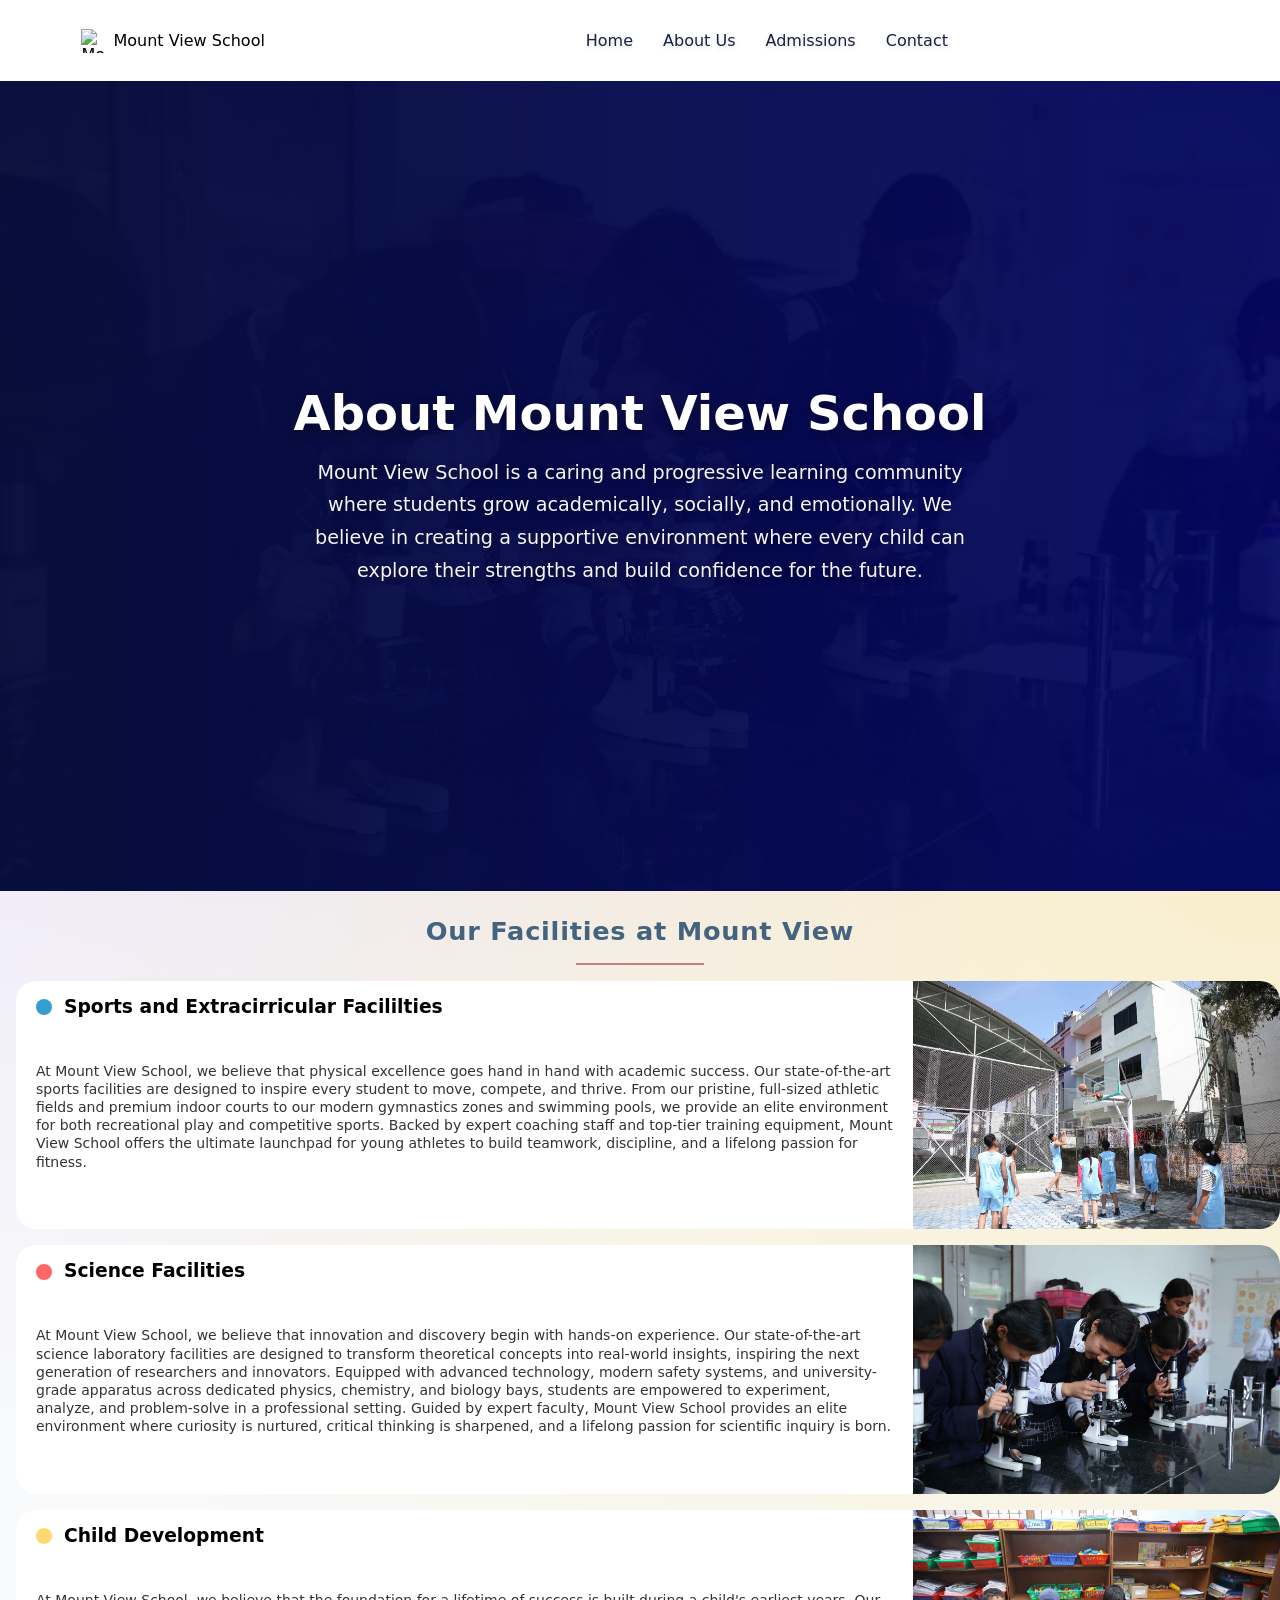
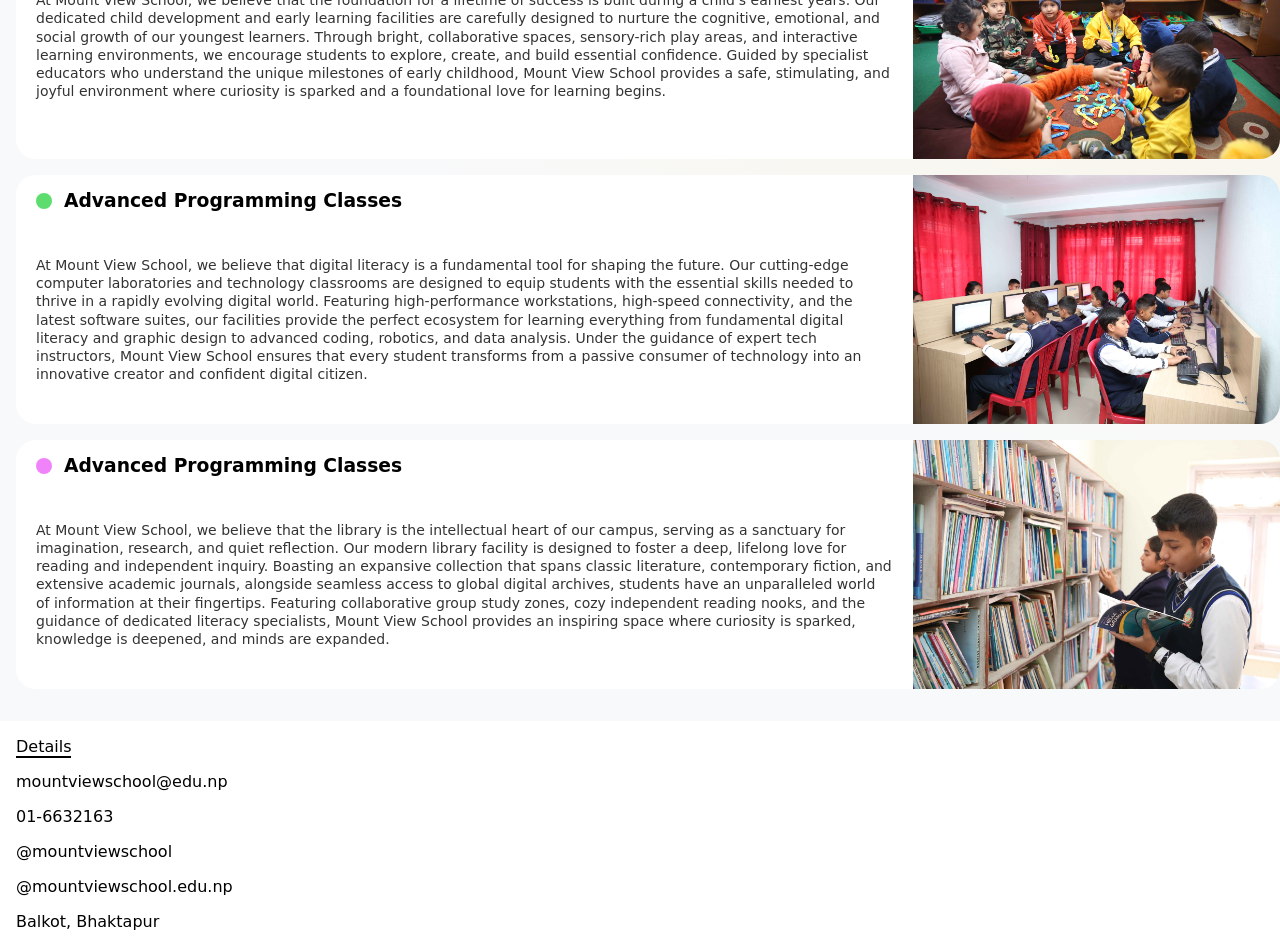
==== about.html @ 57a75bba "changes" ====
<!DOCTYPE html>
<html lang="en">
<head>
    <meta charset="UTF-8">
    <meta name="viewport" content="width=device-width, initial-scale=1.0">
    <title>About Us | Mount View School</title>
    <link rel="stylesheet" href="https://cdnjs.cloudflare.com/ajax/libs/remixicon/4.6.0/remixicon.css" integrity="sha512-kJlvECunwXftkPwyvHbclArO8wszgBGisiLeuDFwNM8ws+wKIw0sv1os3ClWZOcrEB2eRXULYUsm8OVRGJKwGA==" crossorigin="anonymous" referrerpolicy="no-referrer" />
    <link rel="stylesheet" href="styles.css">
</head>
<body>
    <div class="navbar">
        <div class="logo">
            <img src="Mount View logo.png" height="24px" width="24px" alt="Mount View Logo">
            <p>Mount View School</p>
        </div>

        <div class="hamburger-menu">
            <button class="hamburger-button" aria-label="Open menu">
                <svg xmlns="http://www.w3.org/2000/svg" viewBox="0 0 24 24" fill="#F8F4FE"><path d="M3 4H21V6H3V4ZM3 11H21V13H3V11ZM3 18H21V20H3V18Z"></path></svg>
            </button>
        </div>

        <div class="navbar-links">
            <button class="home"><a href="index.html">Home</a></button>
            <button><a href="about.html">About Us</a></button>
            <button><a href="admissions.html">Admissions</a></button>
            <button><a href="#contact">Contact</a></button>
        </div>

        <div class="social-links">
            <a href="https://www.facebook.com/mountviewebschool"><i class="ri-facebook-fill"></i></a>
            <a href="https://www.instagram.com/mountviewebschool/?hl=en"><i class="ri-instagram-line"></i></a>
        </div>
    </div>

    <div class="about-page-content">
        <h1>About Mount View School</h1>
        <p>Mount View School is a caring and progressive learning community where students grow academically, socially, and emotionally. We believe in creating a supportive environment where every child can explore their strengths and build confidence for the future.</p>
    </div>
    <div class="about-main">
        <h2>Our Facilities at Mount View</h2>
        <hr>
        <div class="card">
    <div class="card-left">
      <div class="badge-container">
        <i class="ri-basketball-line basketball-icon"></i>
        <h3> Sports and Extracirricular Facililties</h3>
      </div>
      
      <div class="card-text">
        <p>At Mount View School, we believe that physical excellence goes hand in hand with academic success. Our state-of-the-art sports facilities are designed to inspire every student to move, compete, and thrive. From our pristine, full-sized athletic fields and premium indoor courts to our modern gymnastics zones and swimming pools, we provide an elite environment for both recreational play and competitive sports. Backed by expert coaching staff and top-tier training equipment, Mount View School offers the ultimate launchpad for young athletes to build teamwork, discipline, and a lifelong passion for fitness.</p>
      </div>
    </div>

    <div class="card-right">
      <img src="basketball.jpg" alt="Card Image">
    </div>
  </div>
    </div>

        <div class="card">
    <div class="card-left">
      <div class="badge-container">
        <i class="ri-microscope-line microscope-icon"></i>
        <h3> Science Facilities</h3>
      </div>
      
      <div class="card-text">
        <p>At Mount View School, we believe that innovation and discovery begin with hands-on experience. Our state-of-the-art science laboratory facilities are designed to transform theoretical concepts into real-world insights, inspiring the next generation of researchers and innovators. Equipped with advanced technology, modern safety systems, and university-grade apparatus across dedicated physics, chemistry, and biology bays, students are empowered to experiment, analyze, and problem-solve in a professional setting. Guided by expert faculty, Mount View School provides an elite environment where curiosity is nurtured, critical thinking is sharpened, and a lifelong passion for scientific inquiry is born.</p>
      </div>
    </div>

    <div class="card-right">
      <img src="lab2.jpg" alt="Card Image">
    </div>
  </div>
    </div>
     <div class="card">
    <div class="card-left">
      <div class="badge-container">
        <i class="ri-user-community-line community-icon"></i>
        <h3> Child Development</h3>
      </div>
      
      <div class="card-text">
        <p>At Mount View School, we believe that the foundation for a lifetime of success is built during a child's earliest years. Our dedicated child development and early learning facilities are carefully designed to nurture the cognitive, emotional, and social growth of our youngest learners. Through bright, collaborative spaces, sensory-rich play areas, and interactive learning environments, we encourage students to explore, create, and build essential confidence. Guided by specialist educators who understand the unique milestones of early childhood, Mount View School provides a safe, stimulating, and joyful environment where curiosity is sparked and a foundational love for learning begins.</p>
      </div>
    </div>

    <div class="card-right">
      <img src="toy.jpg" alt="Card Image">
    </div>
  </div>
    </div>
    <div class="card">
    <div class="card-left">
      <div class="badge-container">
        <i class="ri-computer-line computer-icon"></i>
        <h3> Advanced Programming Classes</h3>
      </div>
      
      <div class="card-text">
        <p>At Mount View School, we believe that digital literacy is a fundamental tool for shaping the future. Our cutting-edge computer laboratories and technology classrooms are designed to equip students with the essential skills needed to thrive in a rapidly evolving digital world. Featuring high-performance workstations, high-speed connectivity, and the latest software suites, our facilities provide the perfect ecosystem for learning everything from fundamental digital literacy and graphic design to advanced coding, robotics, and data analysis. Under the guidance of expert tech instructors, Mount View School ensures that every student transforms from a passive consumer of technology into an innovative creator and confident digital citizen.</p>
      </div>
    </div>

    <div class="card-right">
      <img src="computer.jpg" alt="Card Image">
    </div>
  </div>
    </div>
    <div class="card">
    <div class="card-left">
      <div class="badge-container">
        <i class="ri-book-shelf-line bookshelf-icon"></i>
        <h3> Advanced Programming Classes</h3>
      </div>
      
      <div class="card-text">
        <p>At Mount View School, we believe that the library is the intellectual heart of our campus, serving as a sanctuary for imagination, research, and quiet reflection. Our modern library facility is designed to foster a deep, lifelong love for reading and independent inquiry. Boasting an expansive collection that spans classic literature, contemporary fiction, and extensive academic journals, alongside seamless access to global digital archives, students have an unparalleled world of information at their fingertips. Featuring collaborative group study zones, cozy independent reading nooks, and the guidance of dedicated literacy specialists, Mount View School provides an inspiring space where curiosity is sparked, knowledge is deepened, and minds are expanded.</p>
      </div>
    </div>

    <div class="card-right">
      <img src="library.jpg" alt="Card Image">
    </div>
  </div>
    </div>
    <footer id="contact">
        <p class="footer-p">Details</p>
        <div class="footer">
            <p><i class="ri-mail-line"></i> mountviewschool@edu.np</p>
            <p><i class="ri-phone-line"></i> 01-6632163</p>
            <p><i class="ri-instagram-line"></i> @mountviewschool</p>
            <p><i class="ri-facebook-line"></i> @mountviewschool.edu.np</p>
            <p><i class="ri-map-pin-line"></i> Balkot, Bhaktapur</p>
        </div>
         
    </footer>
</body>
</html>
---- styles.css ----
*{
    margin: 0;
    padding: 0;
    box-sizing: border-box;
    font-family: system-ui, -apple-system, "Segoe UI", Roboto, "Helvetica Neue", "Noto Sans", "Liberation Sans", Arial, sans-serif, "Apple Color Emoji", "Segoe UI Emoji", "Segoe UI Symbol", "Noto Color Emoji";
}
html{
    scroll-behavior: smooth;
}
body{
    background-color: #f8f9fa;
background-image: 
  radial-gradient(circle at 0% 0%, rgba(112, 44, 249, 0.15) 0%, rgba(112, 44, 249, 0) 50%),
  radial-gradient(circle at 100% 30%, rgba(255, 193, 7, 0.2) 0%, rgba(255, 193, 7, 0) 60%);
    overflow-x: hidden;
}
.navbar {
    position: sticky;
    display: flex;
    justify-content: space-around;
    align-items: space-between;
    background-color: white;
    padding: 10px 0;
}
.navbar-links {
    display: flex;
    align-items: flex-start;
    gap: 20px;
    margin-right:5em;
    padding-top: 1em;
    padding-bottom: 1em;
}
.navbar a {
    text-decoration: none;
    color: #192243;
    font-weight: 400;
    font-size: 16px;
    display: block;
    text-shadow: 0px 2px 4px #e0dede;
}

.social-links {
    display: flex;
    justify-content: space-around;
    gap: 1.1em;
    padding-top: 1em;
    padding-bottom: 1em;

}
.navbar svg {
    width: 24px;
    height: 24px;
    fill: #F8F4FE;
    display:none;
    margin-right: 5em;
    cursor:pointer;
}
@media (max-width: 330px) {
    .navbar-links {
        display:none;
    }
    .navbar svg {
        display:block;
    }
}
.hamburger-menu {
    display: flex;
    align-items: center;
    float: left;
}
.hamburger-menu svg {
    width: 24px;
    height: 24px;
    cursor: pointer;
}
.hamburger-menu svg:hover {
    fill: #ffffff;
}
.hamburger-button {
    background: none;
    border: none;
    cursor: pointer;
    padding: 0;
}
.logo {
    display: flex;
    align-items: center;
    gap: 0.5em;
    margin-left: 5px;
}
.navbar-links:hover{
    color:black
}
.main-content{
    h1{

        font-weight: 600;
    }
}
.navbar a:hover{
    text-decoration: underline;
}
.main-content{
    background-position: 60vw 20px;
    background-image:url(student\ pics.jpg);
    background-size: 40vh;
    background-repeat: no-repeat;
    padding: 0.5rem;
    mix-blend-mode: multiply;
    height: 20em;

}
@media (max-width: 615px) {
    .main-content{
        background-image:none;
    }
}
.suggestion{
    display: flex;
    align-items: center;
    background-color: #FFE484;
    border-radius: 20px;
    margin: 1em;
    margin-left: 0.5em;
    border-bottom: 1px solid #f19100;
    width:fit-content;
    padding: 0.2em;
    padding-left: 0.5em;
    padding-right: 0.5em;
    box-shadow: 0px 2px 4px #e09999;
}
.suggestion a:hover{
    cursor: pointer;
    text-decoration: underline;
}
#suggestion-mark{
    width: 1.2em;
    height: 1.2em;
    position: relative;
    top: 0.2em;
    margin-right: 0.5em;
    font-weight: 200;
}
.suggestion button{
    background-color: #FFE484;
    border:none;
    font-size: 1em;
    font-weight: 200;
}
.suggestion a{
    text-decoration: none;
    color: #000000;
}
.main-content p{
    margin-top: 1em;
    font-size: 1.2em;
    width: 20em;
    color:#56565B;
    font-weight: 400;
}
.main-content, .questions, .suggestion{
    margin-left: 1em;
}
.features {
        display: flex;
        justify-content: space-around;
        padding: 1em;
        gap: 1em;
    }
    .features span {
        font-size: 1.2em;
    padding: 0.5em 1em;
    border-radius: 20px;
    height: fit-content;

    color: #ffffe3;
    }
    .feature-one{
        background-color:#4A4A4A;
    }
    .feature-two{
        background-color: #4e9ae0;
    }
    .feature-three{
        background-color: #ffbe32;
    }
@media (max-width: 525px) {
    .features {
        flex-direction: column;
        align-items: center;
    }
}
.features p{
    color: #fdfbd4;
    font-size: 1em;
}
.questions h1{
    text-align: center;
    margin-top: 1em;
    padding-left: 1em;
    font-size: 1.5em;
}
.questions p{
    margin-top: 1em;
    padding: 1em;
    font-size: 1.2em;
    width: auto;
    color:#56565B;
    font-weight: 400;
}
.questions-img{
    padding-top:1em;
    padding-bottom: 1em; 
    margin-top: 1em;
    display: flex;
    align-items: center;
    justify-content: space-between;
    gap: 3em;
}
.questions-img img{
    border-radius: 10px;
    box-shadow: 0px 2px 7px #c28181;
}
@media (max-width: 640px) {
    .questions-img{
        flex-direction: column-reverse;
        align-items: center;
        gap: 1.5em;
    }
    
}
@media (max-width: 640px) {
    .questions-img img{
        width: 15em;
    }
}
@media (max-width: 330px){
    .questions-img p{
        width: 15em
    }
}
.questions-img{
    background-color: #FFf;
    border-radius: 10px;
    padding-right:5px;
}
.questions-heading {
    text-align: center;
}
.questions hr {
    border: 0;
    height: 2px;
    width: clamp(5rem, 25vw, 8rem);
    margin: 0.5rem auto 0;
    background: #c28181;
    position: relative;
}
.questions hr::before,
.questions hr::after {
    content: "";
    position: absolute;
    top: 50%;
    width: 0.7rem;
    height: 2px;
    background: #c28181;
    transform: translateY(-50%);
}
.questions hr::before {
    left: -0.9rem;
}
.questions hr::after {
    right: -0.9rem;
}
.features span:hover{
    transform: scale(1.05);
    transition: 0.3s ease;
    box-shadow: 0px 2px 12px #c28181;
}
.questions-img:hover{
        transform: scale(1.01);
    transition: 0.3s ease;
    box-shadow: 9px 9px 6px 0px rgba(0, 0, 0, 0.20);
border-radius: 8px;
}
.questions-heading{
    display: flex;
    flex-direction: column;
}
.navbar-links a:hover{
    transform: scale(1.05);
    transition: 3 ease;
}
.social-links a:hover{
        transform: scale(1.05);
    transition: 3 ease;
    text-decoration: none;
}
.achievements-text{

    padding-left: 1em;
    padding-bottom: 1em;
    border-radius: 20px;
}
.achievement-one{
    display: flex;
    flex-direction: row;
}
.achievement-one img{
    height: 30vh;
    width: auto;
}
@media (max-width:640px){
    .achievement-one{
         flex-direction: column-reverse;
        align-items: center;
        gap: 1.5em;
        padding-top:1em;
    }
    .achievement-two{
        flex-direction: column-reverse;
        align-items: center;
        gap: 1.5em;
        padding-top:1em;
    }
    .achievement-three{
        flex-direction: column-reverse;
        align-items: center;
        gap: 1.5em;
        padding-top:1em;
    }
}
.achievements-text{
    margin-top: 1rem;
    margin-right: 1rem;
    background-color: #FFf;
    padding-top: 1em;
}
.achievements-text h3{
    margin-left: 1em;
}
.navbar button{
    padding: 5px;
    display: block;
    background: none;
    border: none;
}
.navbar button:hover{
    background-color: #dad7d7;
}
.ach-one-h{
    padding: 10px;
    padding-right: 20PX;
    border-radius: 20px;
    margin-right: 25px;
    background-color: #FFBE91;
}
.ach-one-h p{
        color: #FFFCE1;
}
.ach-one-h h3{
    color: #43637E;
}
.ach-one-h:hover{
    transform: scale(1.01);
    transition: 0.5s ease;
    box-shadow: 0px 2px 12px #FFBE91;
}
.achievement-two{
    
    display: flex;
    justify-content: space-between;
}
.achievement-two img{
    width: 50vw;
    height: 30vh;
    border-radius: 20px;
}
.ach-two-h{
    padding: 10px;
    padding-right: 20PX;
    border-radius: 20px;
    margin-right: 25px;
    margin-top: 1rem;
    background-color: #0B1849;
}
.ach-two-h:hover{
    transform: scale(1.01);
    transition: 0.5s ease;
    box-shadow: 0px 2px 12px #0B1849;
}
.ach-thr-h{
    background-color: #778873;
    border-radius: 20px;
    margin: 1rem;
    padding-right: 1rem;
    padding-bottom: 1rem;
    padding-top: 1rem;
}
.achievement-three{
    display: flex;
    justify-content: space-between;
}
.achievement-three img{
    border-radius: 20px;
    height: 30vh;
    width: auto;
}
.ach-thr-h h3{
    color: #F3E9DC;
}
.ach-thr-h p{
    color: #DCCFC0;
}
.ach-thr-h:hover{
    transform: scale(1.01);
    transition: 0.5s ease;
    box-shadow: 0px 2px 12px #778873;
}
footer{
    background-color: #fff;
    margin: 0;
    padding: 1rem;
    margin-top: 2rem;
}
.footer-p{
    display: inline;
    border-bottom: 2px solid black;
}
.footer p{
    margin-top: 1rem;
}
.questions-img{
    margin-right: 1em;
}
.enroll{
    background-color: #4A4A4A;
    color: #fff;
    border: none;
    padding: 0.5em 1em;
    border-radius: 10px;
    margin-left: 1em;
    position:relative;
    top: 1rem;
    text-align: center;
    padding: 1rem;
    margin-left: 43%;
}
.enroll a{
    text-decoration: none;
    color: #fff;
}
.enroll:hover{
    transform: scale(1.05);
    transition: 0.3s ease;
    box-shadow: 0px 2px 12px #0B1849;
    background-color: #0B1849;
}
.ri-arrow-right-line{
    display:none;
}
.enroll:hover .ri-arrow-right-line{
    display:inline;
}
.admissions-content,
.about-page-content {
    display: flex;
    flex-direction: column;
    justify-content: center;
    align-items: center;
    text-align: center;
    min-height: 90vh;
    width: 100%;
    padding: 2rem 1.5rem;
    background-size: cover;
    background-position: center center;
    background-repeat: no-repeat;
    background-attachment: scroll;
    color: #fff;
    margin: 0;
    overflow: hidden;
}

.admissions-content {
    background-image:
        linear-gradient(90deg, rgba(10, 18, 40, 0.75) 0%, rgba(10, 18, 40, 0.3) 100%),
        url("hall.jpg");
}

.about-page-content {
    background-image:
        linear-gradient(90deg, rgba(10, 18, 40, 0.75) 0%, rgba(10, 18, 40, 0.3) 100%),
        url("lab.jpg");
}

.admissions-content h1,
.about-page-content h1 {
    font-size: clamp(2rem, 4vw, 3rem);
    margin-bottom: 1rem;
    text-shadow: 0 4px 12px rgba(0, 0, 0, 0.35);
}

.admissions-content p,
.about-page-content p {
    max-width: 42rem;
    width: min(100%, 42rem);
    font-size: clamp(1rem, 1.8vw, 1.2rem);
    line-height: 1.7;
    color: #f6f6f6;
    text-shadow: 0 2px 8px rgba(0, 0, 0, 0.35);
}
.button {   
    margin-top: 1.5rem;
  padding: 15px 20px;
  border: none;
  outline: none;
  background-color: #ffffff;
  color: #000000;
  border-radius: 7px;
  font-weight: 600;
  cursor: pointer;
  transition: all 0.25s ease-out;
}

.button:hover {
  transform: translateY(-3px);
}

.button-span {
  color: #aaa;
}
.form-text,
.form-text-two,
.about-main,
.people-to-contact {
    margin-top: 1.5rem;
}

.form-text h2,
.form-text-two h2,
.about-main h2,
.people-to-contact h2 {
    text-align: center;
    font-size: clamp(1.2rem, 2.2vw, 1.6rem);
    color: #43637E;
    margin: 0;
    padding-bottom: 0.4rem;
    font-weight: 700;
    letter-spacing: 0.03em;
    line-height: 1.3;
}

.questions hr,
.form-text hr,
.form-text-two hr,
.about-main hr,
.people-to-contact hr {
    border: 0;
    height: 2px;
    width: clamp(5rem, 25vw, 8rem);
    margin: 0.5rem auto 0;
    background: #c28181;
    position: relative;
}

.form-text hr::before,
.form-text hr::after,
.form-text-two hr::before,
.form-text-two hr::after,
.about-main hr::before,
.about-main hr::after,
.people-to-contact hr::before,
.people-to-contact hr::after {
    content: "";
    position: absolute;
    top: 50%;
    width: 0.7rem;
    height: 2px;
    background: #c28181;
    transform: translateY(-50%);
}

.form-text hr::before,
.form-text-two hr::before,
.about-main hr::before,
.people-to-contact hr::before {
    left: -0.9rem;
}

.form-text hr::after,
.form-text-two hr::after,
.about-main hr::after,
.people-to-contact hr::after {
    right: -0.9rem;
}
.form-one{
    background-color: #FFf;
    border-radius: 20px;
    margin:1rem;
    padding:1rem;
}

.form-one label{
    font-weight: 600;
    color: #000000;
    font-size: 0.8rem;
    transition: all 0.25s ease;
}

.form-one-txt-one,
.form-one-txt-two {
    display: flex;
    align-items: flex-start;
    gap: 1rem;
    width: 100%;
}

.form-one-txt-two {
    margin-top: 1rem;
}

.input-group {
    display: flex;
    flex-direction: column;
    gap: 0.15rem;
    flex: 1 1 0;
    min-width: 0;
    width: 100%;
}

.input-group:focus-within label {
    font-size: 0.95rem;
    color: #000000;
    font-weight: 700;
}

input, select {
    outline:none;
    border-radius: 5px;
    border: 1px solid black;
    padding: 0.4rem 0.5rem;
    width: 100%;
    min-width: 0;
    display: block;
}

input:focus, select:focus {
    transform: scale(1.01);
    transition: 0.3s ease;
    border: 1px solid #000000;
}

.input-group:focus-within label {
    font-size: 0.95rem;
    color: #000000;
    font-weight: 700;
}
@media (max-width: 380px) {
    .form-one-txt-one,
    .form-one-txt-two {
        flex-direction: column;
    }
}
.form-one input,
.form-one select {
    width: 100%;
    margin-bottom: 1rem;
    box-sizing: border-box;
}
.submit-button {
    background-color:#fff;
    color:#000;
    padding: 5px;
    width:fit-content;
    margin-left: 43%;
    border-radius: 5px;
    margin-top: 1rem;
    cursor: pointer;
    border: 1px solid black;
}
.txt-area{
    border-radius: 5px;
    padding: 0.4rem 0.5rem;
    border: 1px solid #000000;
}

.txt-area:focus {
    outline: none;
    border: 1px solid #000000;

}

.submit-button:hover{
    transform: scale(1.05);
    transition: 0.3s ease;
    box-shadow: 0px 5px black;
}
.submit-content{
    background-color: #fff;
    width: 80%;
    margin: 1rem;
    padding: 1rem;
    border-radius: 20px;
    text-align: center;
}
.submit-content button{
    margin-top:1rem;
    padding: 5px;
    background-color: #fff;
    border: 1px solid black;
    border-radius: 5px;
        box-shadow: 0px 5px black;
}
.submit-content-btn a{
    color: #000;
    text-decoration: none;
}
.submit-content-btn:hover{
    transform: scale(1.05);
    transition: 0.3s ease;
    background-color: #000;
    box-shadow: 0px 5px grey;
}
.submit-content-btn:hover a{
    color: white;
}
.card {
  display: flex;
  width: auto;
  height: auto;
  border-radius: 20px;
  overflow: hidden;
  font-family: sans-serif;
  background-color: #fff;
  margin-left:1rem;
  margin-bottom: 1rem;
}

.card-left {
  flex: 7;
  padding: 20px;
  display: flex;
  flex-direction: column;
  justify-content: space-between;
  position: relative;
  align-items: flex-start;
}

.card-right {
  flex: 3;
}

.card-right img {
  width: 100%;
  height: 100%;
  object-fit: cover;
}

.card-text {
  margin-top: 55px;
}

.card-text p {
  margin: 6px 0;
  font-size: 14px;
  color: #333;
  line-height: 1.3;
}

.badge-container {
  position: absolute;
  top: 15px;
  left: 20px;
}

.basketball-icon {
  font-size: 40px;
  color: #082f6d;
  padding: 8px;
  background-color: #339ecf;
  font-weight: 200;
  display: inline-block;
  line-height: 1;
  border-radius: 50%;
  -webkit-text-stroke: 1px #3a86ff;
}
.about-main hr{
    margin-bottom: 1rem;
}
.badge-container{
    display: flex;
    align-items: center;
    gap: 0.75rem;
}

.badge-container h3{
    margin: 0;
    line-height: 1.2;
}

@media (max-width: 450px) {
  .card {
    flex-direction: column;
    width: auto;
    height: auto;
    margin-left: 0;
  }

  .card-right {
    order: -1;
  }

  .card-right img {
    height: 180px;
  }

  .card-left {
    padding: 16px;
  }

  .card-text {
    margin-top: 12px;
  }
  .badge-container{
    margin-bottom: 1rem;
  }
}
.microscope-icon{
    font-size: 40px;
  color: #850000;
  padding: 8px;
  background-color: #ff6767;
  font-weight: 200;
  display: inline-block;
  line-height: 1;
  border-radius: 50%;
  -webkit-text-stroke: 1px #c50303;
}
.community-icon{
    font-size: 40px;
  color: #ffd000;
  padding: 8px;
  background-color: #ffd96f;
  font-weight: 200;
  display: inline-block;
  line-height: 1;
  border-radius: 50%;
  -webkit-text-stroke: 1px #e6bb00;
}
.computer-icon{
    font-size: 40px;
  color: #218d00;
  padding: 8px;
  background-color: #5ddd6e;
  font-weight: 200;
  display: inline-block;
  line-height: 1;
  border-radius: 50%;
  -webkit-text-stroke: 1px #34b800;
}
.bookshelf-icon{
  font-size: 40px;
  color: #850073;
  padding: 8px;
  background-color: #f083fa;
  font-weight: 200;
  display: inline-block;
  line-height: 1;
  border-radius: 50%;
  -webkit-text-stroke: 1px #ab00df
}
.card:hover{
    transform: scale(1.01);
    transition: 0.5s ease;
    box-shadow: 0px 5px 15px rgba(0, 0, 0, 0.089);
}
.card2{
  --main-color: #000;
  --submain-color: #78858F;
  --bg-color: #fff;
  font-family: system-ui, -apple-system, BlinkMacSystemFont, 'Segoe UI', Roboto, Oxygen, Ubuntu, Cantarell, 'Open Sans', 'Helvetica Neue', sans-serif;
  position: relative;
  width: min(240px, 100%);
  height: 320px;
  display: flex;
  flex-direction: column;
  align-items: center;
  border-radius: 20px;
  background: linear-gradient(180deg, #ffffff 0%, #f7f7f7 100%);
  box-shadow: 0 8px 20px rgba(0, 0, 0, 0.08);
  margin-right: 1rem;
  margin-left: 0.5rem;
  overflow: hidden;
}

.card__img {
  height: 150px;
  width: 100%;
  background: linear-gradient(135deg, #ffe6e6 0%, #f8d5d5 100%);
}

.card__img svg {
  height: 100%;
  width: 100%;
  object-fit: cover;
  border-radius: 20px 20px 0 0;
}

.card__avatar {
  position: absolute;
  width: 90px;
  height: 90px;
  background: var(--bg-color);
  border-radius: 100%;
  display: flex;
  justify-content: center;
  align-items: center;
  top: calc(50% - 45px);
  box-shadow: 0 4px 10px rgba(0, 0, 0, 0.1);
}

.card__avatar svg {
  width: 80px;
  height: 80px;
}

.card__title {
  margin-top: 58px;
  padding-top: 8px;
  padding-left: 8px;
  font-weight: 600;
  font-size: 16px;
  color: var(--main-color);
}

.card__subtitle {
  margin-top: 8px;
  font-weight: 400;
  font-size: 14px;
  color: var(--submain-color);
}

.card__btn {
  margin-top: 12px;
  width: auto;
  height: 28px;
  border: 2px solid var(--main-color);
  border-radius: 999px;
  font-weight: 700;
  font-size: 10px;
  color: var(--main-color);
  background: var(--bg-color);
  text-transform: uppercase;
  transition: all 0.3s;
  padding: 0 10px;
}

.card__btn:hover {
  background: var(--main-color);
  color: var(--bg-color);
}
.cards{
    display: grid;
    grid-template-columns: repeat(2, minmax(220px, 1fr));
    gap: 1.25rem;
    justify-items: center;
    align-items: start;
    width: min(100%, 620px);
    margin: 1.5rem auto 0;
    padding: 0 1rem 1rem;
}

@media (max-width: 640px) {
    .cards {
        grid-template-columns: 1fr;
    }
}
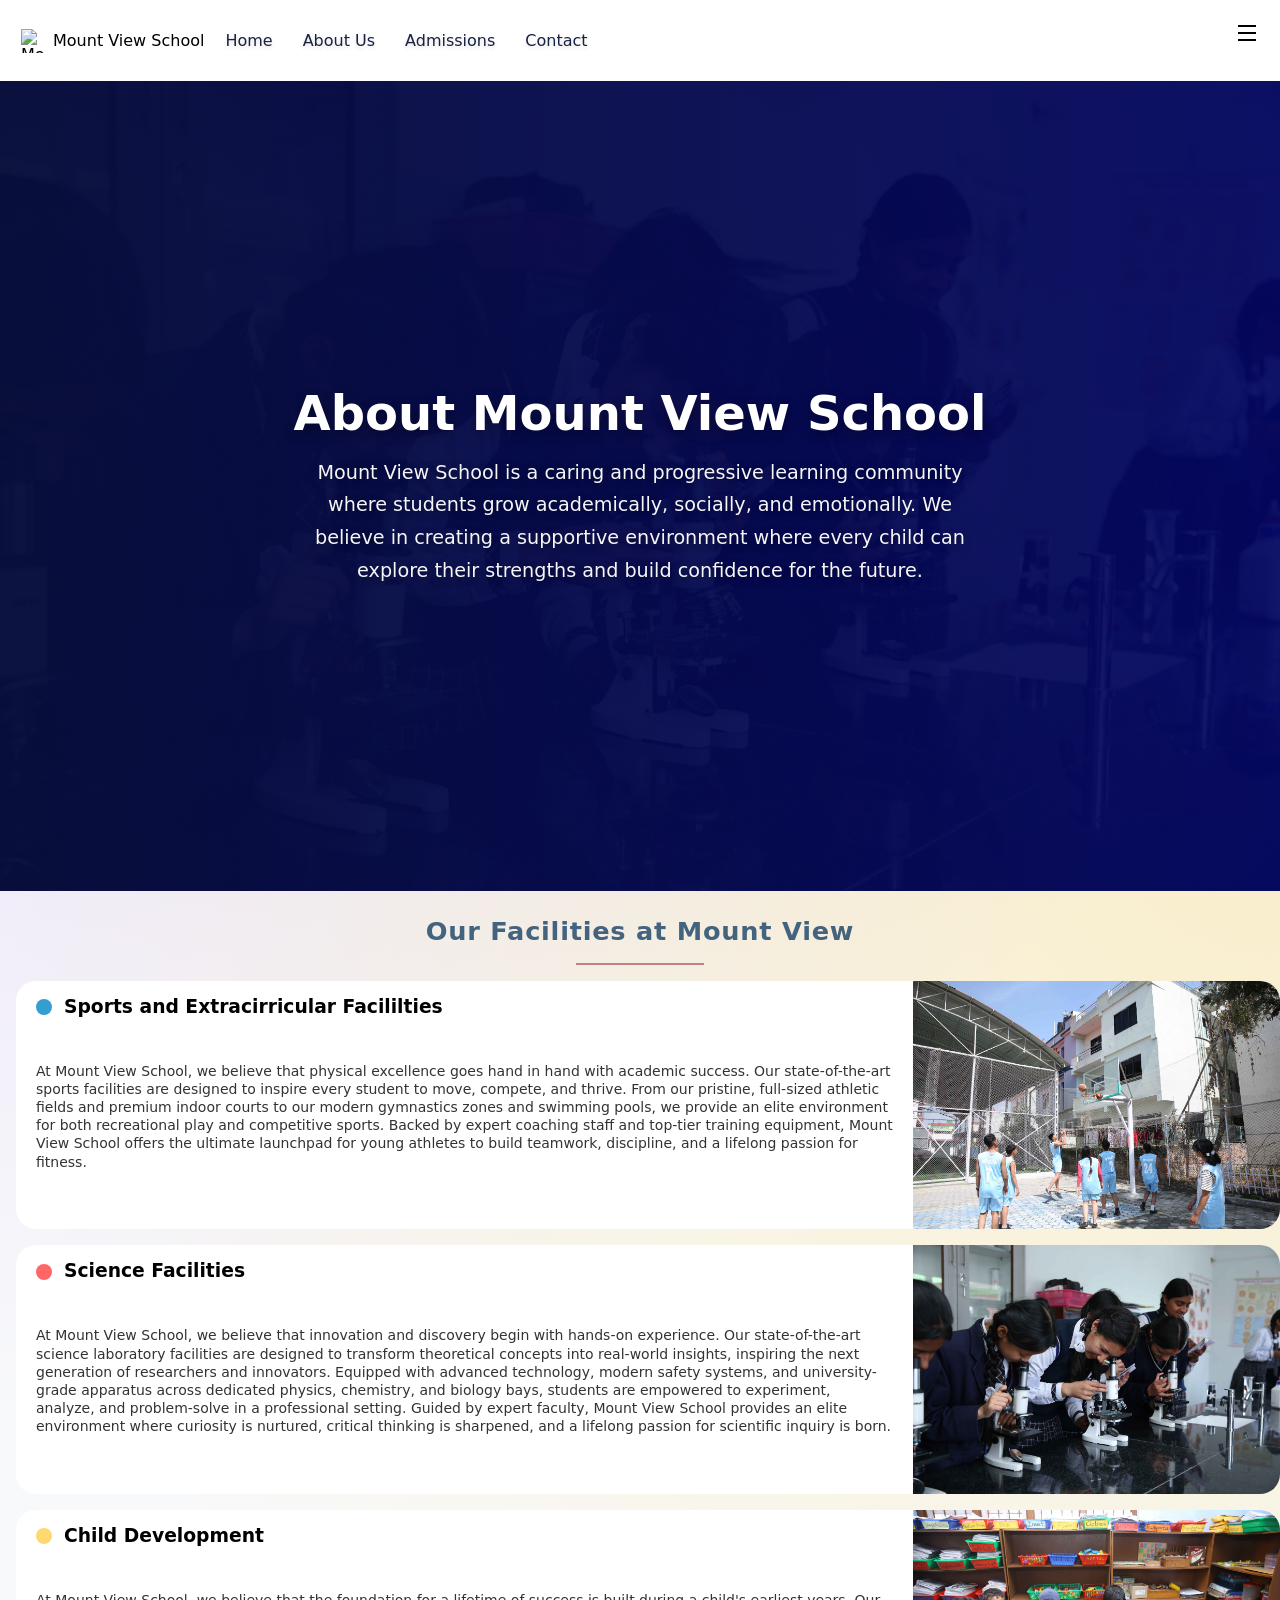
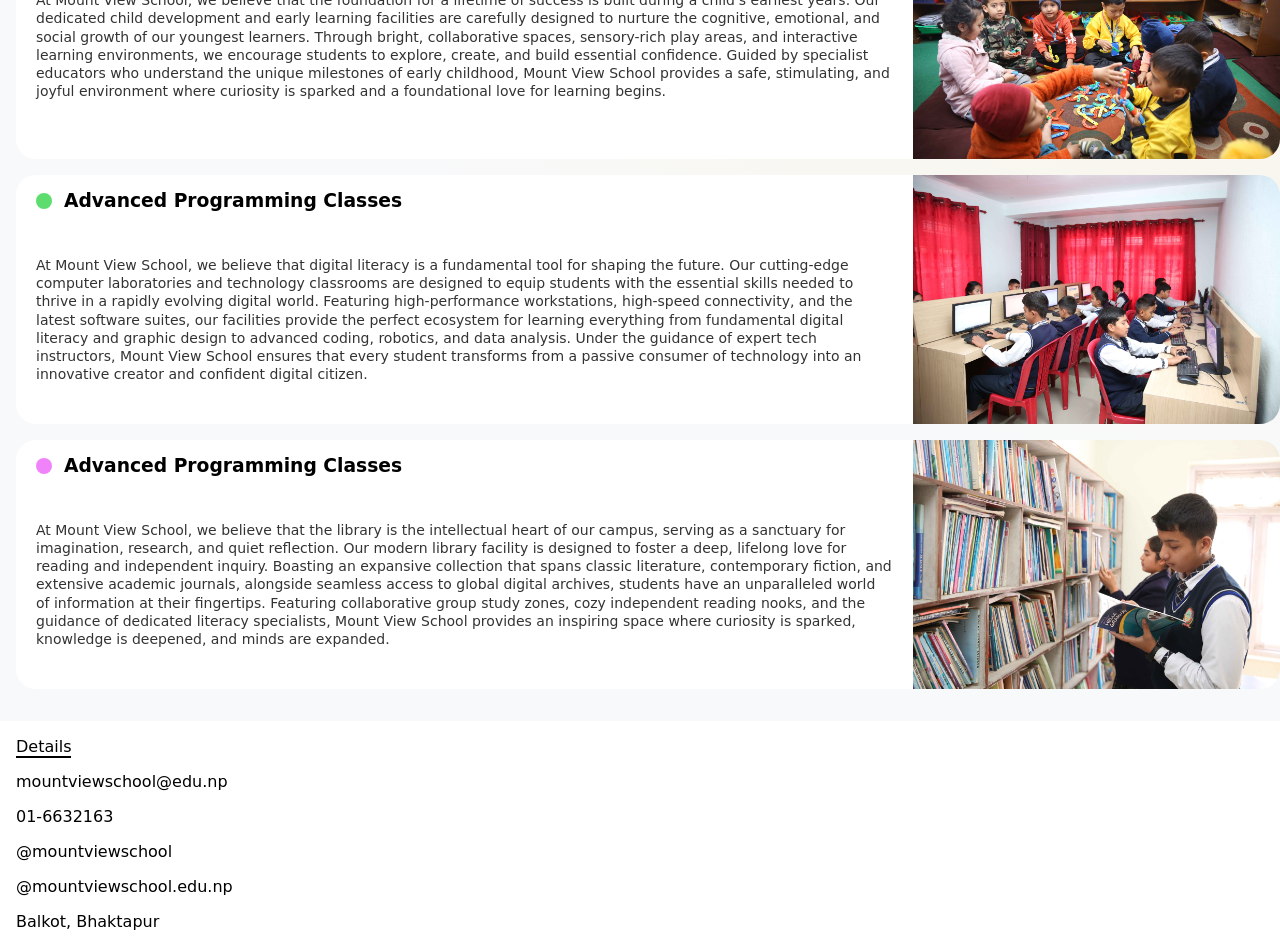
==== commit d429f82b: "navbar changes" ====
--- a/about.html
+++ b/about.html
@@ -6,6 +6,7 @@
     <title>About Us | Mount View School</title>
     <link rel="stylesheet" href="https://cdnjs.cloudflare.com/ajax/libs/remixicon/4.6.0/remixicon.css" integrity="sha512-kJlvECunwXftkPwyvHbclArO8wszgBGisiLeuDFwNM8ws+wKIw0sv1os3ClWZOcrEB2eRXULYUsm8OVRGJKwGA==" crossorigin="anonymous" referrerpolicy="no-referrer" />
     <link rel="stylesheet" href="styles.css">
+    <script src="script.js"></script>
 </head>
 <body>
     <div class="navbar">
@@ -13,23 +14,31 @@
             <img src="Mount View logo.png" height="24px" width="24px" alt="Mount View Logo">
             <p>Mount View School</p>
         </div>
-
-        <div class="hamburger-menu">
-            <button class="hamburger-button" aria-label="Open menu">
-                <svg xmlns="http://www.w3.org/2000/svg" viewBox="0 0 24 24" fill="#F8F4FE"><path d="M3 4H21V6H3V4ZM3 11H21V13H3V11ZM3 18H21V20H3V18Z"></path></svg>
-            </button>
-        </div>
-
         <div class="navbar-links">
             <button class="home"><a href="index.html">Home</a></button>
             <button><a href="about.html">About Us</a></button>
             <button><a href="admissions.html">Admissions</a></button>
             <button><a href="#contact">Contact</a></button>
         </div>
-
         <div class="social-links">
             <a href="https://www.facebook.com/mountviewebschool"><i class="ri-facebook-fill"></i></a>
             <a href="https://www.instagram.com/mountviewebschool/?hl=en"><i class="ri-instagram-line"></i></a>
+        </div>
+        <div class="hamburger-menu">
+            <button class="hamburger-button" aria-label="Open menu">
+                <svg xmlns="http://www.w3.org/2000/svg" viewBox="0 0 24 24" fill="black"><path d="M3 4H21V6H3V4ZM3 11H21V13H3V11ZM3 18H21V20H3V18Z"></path></svg>
+            </button>
+        </div>
+        <div class="hamburger-menu-open">
+            <button class="close-menu" aria-label="Close menu">✕</button>
+            <button class="home"><a href="index.html">Home</a></button>
+            <button><a href="about.html">About Us</a></button>
+            <button><a href="admissions.html">Admissions</a></button>
+            <button><a href="#contact">Contact</a></button>
+            <div class="overlay-social-links">
+                <a href="https://www.facebook.com/mountviewebschool" target="_blank" rel="noreferrer"><i class="ri-facebook-fill"></i></a>
+                <a href="https://www.instagram.com/mountviewebschool/?hl=en" target="_blank" rel="noreferrer"><i class="ri-instagram-line"></i></a>
+            </div>
         </div>
     </div>
 
--- a/styles.css
+++ b/styles.css
@@ -16,17 +16,20 @@
 }
 .navbar {
     position: sticky;
-    display: flex;
-    justify-content: space-around;
-    align-items: space-between;
+    top: 0;
+    position: relative;
+    display: flex;
+    align-items: center;
+    justify-content: flex-start;
     background-color: white;
-    padding: 10px 0;
+    padding: 10px 1rem;
+    gap: 1rem;
+    padding-right: 4rem;
 }
 .navbar-links {
     display: flex;
-    align-items: flex-start;
+    align-items: center;
     gap: 20px;
-    margin-right:5em;
     padding-top: 1em;
     padding-bottom: 1em;
 }
@@ -47,40 +50,43 @@
     padding-bottom: 1em;
 
 }
-.navbar svg {
-    width: 24px;
-    height: 24px;
-    fill: #F8F4FE;
-    display:none;
-    margin-right: 5em;
-    cursor:pointer;
-}
-@media (max-width: 330px) {
+@media (max-width: 660px) {
     .navbar-links {
         display:none;
     }
-    .navbar svg {
-        display:block;
+    .social-links {
+        display:none;
     }
 }
 .hamburger-menu {
     display: flex;
     align-items: center;
-    float: left;
+    position: absolute;
+    right: 1rem;
+    top: 1rem;
+    transform: none;
 }
 .hamburger-menu svg {
     width: 24px;
     height: 24px;
+    fill: #000000;
     cursor: pointer;
+    position: static;
+    bottom: 5px;
 }
 .hamburger-menu svg:hover {
-    fill: #ffffff;
+    transform: scale(1.05);
+    transition: 0.3s ease;
 }
 .hamburger-button {
     background: none;
     border: none;
     cursor: pointer;
     padding: 0;
+    color: #000000;
+}
+.hamburger-button:hover {
+    background-color: transparent;
 }
 .logo {
     display: flex;
@@ -969,8 +975,74 @@
     padding: 0 1rem 1rem;
 }
 
-@media (max-width: 640px) {
-    .cards {
-        grid-template-columns: 1fr;
-    }
-}+.hamburger-menu-open {
+    display: flex;
+    flex-direction: column;
+    position: fixed;
+    top: 0;
+    left: 0;
+    right: 0;
+    bottom: 0;
+    background-color: white;
+    width: 100%;
+    z-index: 9999;
+    justify-content: center;
+    align-items: center;
+    gap: 1rem;
+    padding-top: 4rem;
+    overflow-y: auto;
+    transform: translateX(100%);
+    opacity: 0;
+    pointer-events: none;
+    transition: transform 0.35s ease, opacity 0.35s ease;
+}
+.hamburger-menu-open.active {
+    transform: translateX(0);
+    opacity: 1;
+    pointer-events: auto;
+}
+.hamburger-menu-open .close-menu {
+    position: absolute;
+    top: 1rem;
+    right: 1rem;
+    background: none;
+    border: none;
+    font-size: 1.5rem;
+    cursor: pointer;
+    color: #000;
+}
+.hamburger-menu-open button:not(.close-menu),
+.hamburger-menu-open a {
+    padding: 1rem 2rem;
+    text-decoration: none;
+    color: #000000;
+    width: 100%;
+    max-width: 320px;
+    text-align: center;
+    border-radius: 8px;
+    background: #f1f1f1;
+    border: none;
+    transition: transform 0.3s ease, background 0.3s ease;
+}
+.hamburger-menu-open button:not(.close-menu):hover,
+.hamburger-menu-open a:hover {
+    background: #e4e4e4;
+    transform: scale(1.05);
+}
+.hamburger-menu-open .overlay-social-links {
+    display: flex;
+    gap: 1rem;
+    align-items: center;
+    justify-content: center;
+    margin-top: 1rem;
+}
+.hamburger-menu-open .overlay-social-links a {
+    font-size: 1.5rem;
+    color: #000;
+    text-decoration: none;
+    transition: transform 0.3s ease, color 0.3s ease;
+}
+.hamburger-menu-open .overlay-social-links a:hover {
+    transform: scale(1.05);
+    color: #4a4a4a;
+}
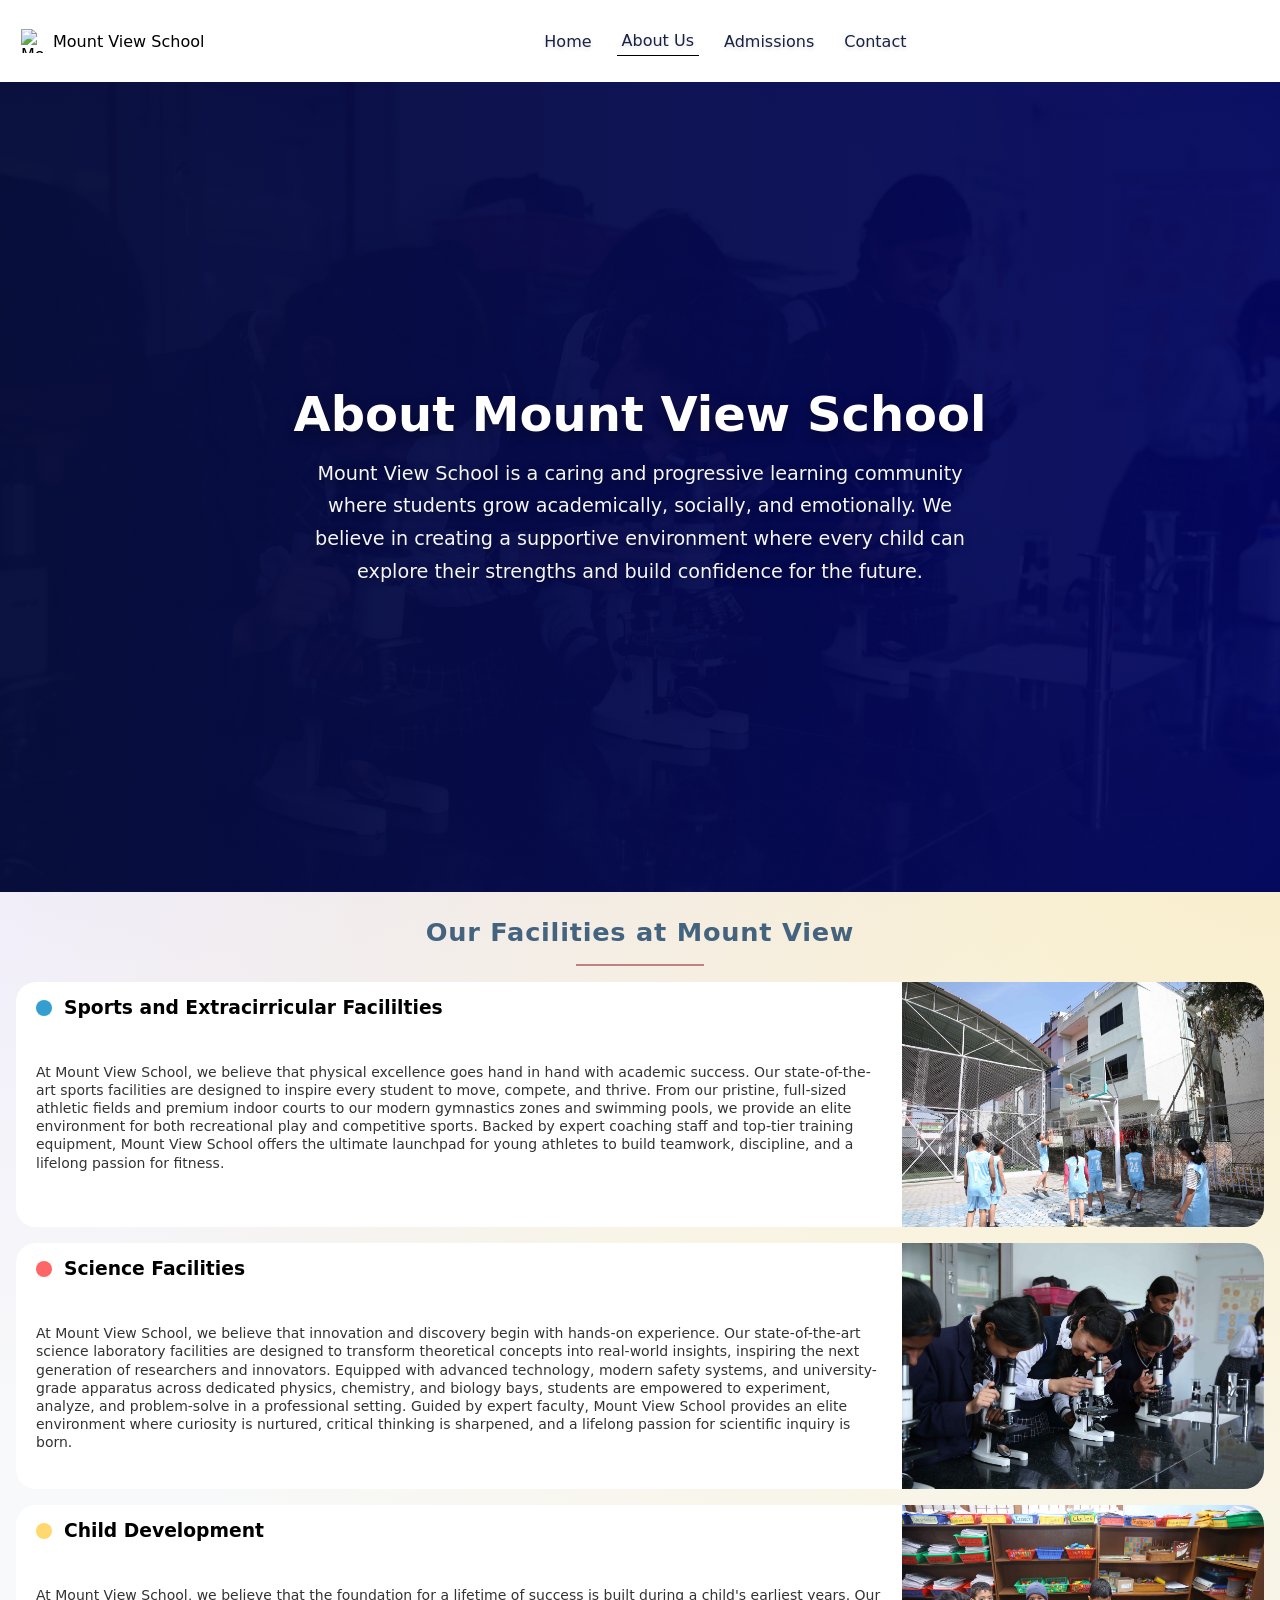
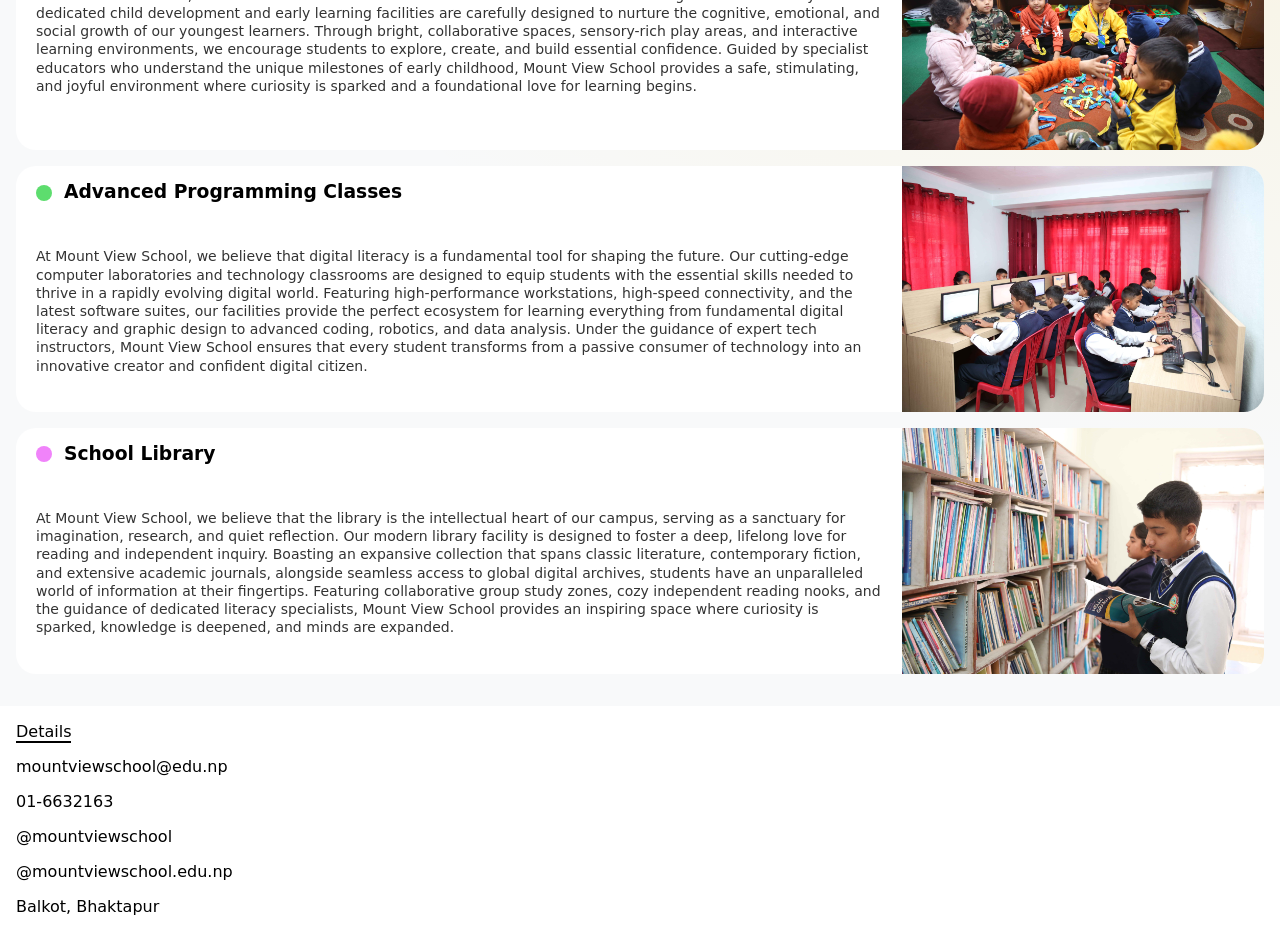
==== commit f59dc8ff: "minimal changes" ====
--- a/about.html
+++ b/about.html
@@ -8,6 +8,15 @@
     <link rel="stylesheet" href="styles.css">
     <script src="script.js"></script>
 </head>
+<style>
+    .navbar a:hover{
+    text-decoration: underline;
+}
+    .about-btn a:hover{
+        transform: scale(1.0);
+        text-decoration: none;
+    }
+</style>
 <body>
     <div class="navbar">
         <div class="logo">
@@ -16,7 +25,7 @@
         </div>
         <div class="navbar-links">
             <button class="home"><a href="index.html">Home</a></button>
-            <button><a href="about.html">About Us</a></button>
+            <button style="border-bottom: 1px solid black;" class="about-btn"><a href="about.html">About Us</a></button>
             <button><a href="admissions.html">Admissions</a></button>
             <button><a href="#contact">Contact</a></button>
         </div>
@@ -122,7 +131,7 @@
     <div class="card-left">
       <div class="badge-container">
         <i class="ri-book-shelf-line bookshelf-icon"></i>
-        <h3> Advanced Programming Classes</h3>
+        <h3>School Library</h3>
       </div>
       
       <div class="card-text">
--- a/styles.css
+++ b/styles.css
@@ -1,521 +1,557 @@
-*{
-    margin: 0;
-    padding: 0;
-    box-sizing: border-box;
-    font-family: system-ui, -apple-system, "Segoe UI", Roboto, "Helvetica Neue", "Noto Sans", "Liberation Sans", Arial, sans-serif, "Apple Color Emoji", "Segoe UI Emoji", "Segoe UI Symbol", "Noto Color Emoji";
-}
-html{
-    scroll-behavior: smooth;
-}
-body{
-    background-color: #f8f9fa;
-background-image: 
-  radial-gradient(circle at 0% 0%, rgba(112, 44, 249, 0.15) 0%, rgba(112, 44, 249, 0) 50%),
-  radial-gradient(circle at 100% 30%, rgba(255, 193, 7, 0.2) 0%, rgba(255, 193, 7, 0) 60%);
-    overflow-x: hidden;
+* {
+  margin: 0;
+  padding: 0;
+  box-sizing: border-box;
+  font-family:
+    system-ui,
+    -apple-system,
+    "Segoe UI",
+    Roboto,
+    "Helvetica Neue",
+    "Noto Sans",
+    "Liberation Sans",
+    Arial,
+    sans-serif,
+    "Apple Color Emoji",
+    "Segoe UI Emoji",
+    "Segoe UI Symbol",
+    "Noto Color Emoji";
+}
+html {
+  scroll-behavior: smooth;
+}
+body {
+  background-color: #f8f9fa;
+  background-image:
+    radial-gradient(
+      circle at 0% 0%,
+      rgba(112, 44, 249, 0.15) 0%,
+      rgba(112, 44, 249, 0) 50%
+    ),
+    radial-gradient(
+      circle at 100% 30%,
+      rgba(255, 193, 7, 0.2) 0%,
+      rgba(255, 193, 7, 0) 60%
+    );
+  overflow-x: hidden;
 }
 .navbar {
-    position: sticky;
-    top: 0;
-    position: relative;
-    display: flex;
+  position: sticky;
+  top: 0;
+  position: relative;
+  display: flex;
+  align-items: center;
+  justify-content: flex-start;
+  background-color: white;
+  padding: 10px 1rem;
+  gap: 1rem;
+  padding-right: 4rem;
+}
+.navbar-links {
+  display: flex;
+  align-items: center;
+  gap: 20px;
+  padding-top: 1em;
+  padding-bottom: 1em;
+}
+.navbar a {
+  text-decoration: none;
+  color: #192243;
+  font-weight: 400;
+  font-size: 16px;
+  display: block;
+  text-shadow: 0px 2px 4px #e0dede;
+}
+
+.social-links {
+  display: flex;
+  justify-content: space-around;
+  gap: 1.1em;
+  padding-top: 1em;
+  padding-bottom: 1em;
+}
+@media (max-width: 660px) {
+  .navbar-links {
+    display: none;
+  }
+  .social-links {
+    display: none;
+  }
+}
+@media (min-width: 660px) {
+  .hamburger-menu svg {
+    display: none;
+  }
+  .navbar {
+    justify-content: space-between;
+    padding-right: 1rem;
+  }
+  .navbar-links {
+    flex: 1;
+    justify-content: center;
+  }
+}
+.hamburger-menu {
+  display: flex;
+  align-items: center;
+  position: absolute;
+  right: 1rem;
+  top: 1rem;
+  transform: none;
+}
+.hamburger-menu svg {
+  width: 24px;
+  height: 24px;
+  fill: #000000;
+  cursor: pointer;
+  position: static;
+  bottom: 5px;
+}
+.hamburger-menu svg:hover {
+  transform: scale(1.05);
+  transition: 0.3s ease;
+}
+.hamburger-button {
+  background: none;
+  border: none;
+  cursor: pointer;
+  padding: 0;
+  color: #000000;
+}
+.hamburger-button:hover {
+  background-color: transparent;
+}
+.logo {
+  display: flex;
+  align-items: center;
+  gap: 0.5em;
+  margin-left: 5px;
+}
+.navbar-links:hover {
+  color: black;
+}
+.main-content {
+  h1 {
+    font-weight: 600;
+  }
+}
+
+.main-content {
+  background-position: 60vw 20px;
+  background-image: url(student\ pics.jpg);
+  background-size: 40vh;
+  background-repeat: no-repeat;
+  padding: 0.5rem;
+  mix-blend-mode: multiply;
+  height: 20em;
+}
+@media (max-width: 615px) {
+  .main-content {
+    background-image: none;
+  }
+}
+.suggestion {
+  display: flex;
+  align-items: center;
+  background-color: #ffe484;
+  border-radius: 20px;
+  margin: 1em;
+  margin-left: 0.5em;
+  border-bottom: 1px solid #f19100;
+  width: fit-content;
+  padding: 0.2em;
+  padding-left: 0.5em;
+  padding-right: 0.5em;
+  box-shadow: 0px 2px 4px #e09999;
+}
+.suggestion a:hover {
+  cursor: pointer;
+  text-decoration: underline;
+}
+#suggestion-mark {
+  width: 1.2em;
+  height: 1.2em;
+  position: relative;
+  top: 0.2em;
+  margin-right: 0.5em;
+  font-weight: 200;
+}
+.suggestion button {
+  background-color: #ffe484;
+  border: none;
+  font-size: 1em;
+  font-weight: 200;
+}
+.suggestion a {
+  text-decoration: none;
+  color: #000000;
+}
+.main-content p {
+  margin-top: 1em;
+  font-size: 1.2em;
+  width: 20em;
+  color: #56565b;
+  font-weight: 400;
+}
+.main-content,
+.questions,
+.suggestion {
+  margin-left: 1em;
+}
+.features {
+  display: flex;
+  justify-content: space-around;
+  padding: 1em;
+  gap: 1em;
+}
+.features span {
+  font-size: 1.2em;
+  padding: 0.5em 1em;
+  border-radius: 20px;
+  height: fit-content;
+
+  color: #ffffe3;
+}
+.feature-one {
+  background-color: #4a4a4a;
+}
+.feature-two {
+  background-color: #4e9ae0;
+}
+.feature-three {
+  background-color: #ffbe32;
+}
+@media (max-width: 525px) {
+  .features {
+    flex-direction: column;
     align-items: center;
-    justify-content: flex-start;
-    background-color: white;
-    padding: 10px 1rem;
-    gap: 1rem;
-    padding-right: 4rem;
-}
-.navbar-links {
-    display: flex;
+  }
+}
+.features p {
+  color: #fdfbd4;
+  font-size: 1em;
+}
+.questions h1 {
+  text-align: center;
+  margin-top: 1em;
+  padding-left: 1em;
+  font-size: 1.5em;
+}
+.questions p {
+  margin-top: 1em;
+  padding: 1em;
+  font-size: 1.2em;
+  width: auto;
+  color: #56565b;
+  font-weight: 400;
+}
+.questions-img {
+  padding-top: 1em;
+  padding-bottom: 1em;
+  margin-top: 1em;
+  display: flex;
+  align-items: center;
+  justify-content: space-between;
+  gap: 3em;
+}
+.questions-img img {
+  border-radius: 10px;
+  box-shadow: 0px 2px 7px #c28181;
+}
+@media (max-width: 640px) {
+  .questions-img {
+    flex-direction: column-reverse;
     align-items: center;
-    gap: 20px;
-    padding-top: 1em;
-    padding-bottom: 1em;
-}
-.navbar a {
-    text-decoration: none;
-    color: #192243;
-    font-weight: 400;
-    font-size: 16px;
-    display: block;
-    text-shadow: 0px 2px 4px #e0dede;
-}
-
-.social-links {
-    display: flex;
-    justify-content: space-around;
-    gap: 1.1em;
-    padding-top: 1em;
-    padding-bottom: 1em;
-
-}
-@media (max-width: 660px) {
-    .navbar-links {
-        display:none;
-    }
-    .social-links {
-        display:none;
-    }
-}
-.hamburger-menu {
-    display: flex;
-    align-items: center;
-    position: absolute;
-    right: 1rem;
-    top: 1rem;
-    transform: none;
-}
-.hamburger-menu svg {
-    width: 24px;
-    height: 24px;
-    fill: #000000;
-    cursor: pointer;
-    position: static;
-    bottom: 5px;
-}
-.hamburger-menu svg:hover {
-    transform: scale(1.05);
-    transition: 0.3s ease;
-}
-.hamburger-button {
-    background: none;
-    border: none;
-    cursor: pointer;
-    padding: 0;
-    color: #000000;
-}
-.hamburger-button:hover {
-    background-color: transparent;
-}
-.logo {
-    display: flex;
-    align-items: center;
-    gap: 0.5em;
-    margin-left: 5px;
-}
-.navbar-links:hover{
-    color:black
-}
-.main-content{
-    h1{
-
-        font-weight: 600;
-    }
-}
-.navbar a:hover{
-    text-decoration: underline;
-}
-.main-content{
-    background-position: 60vw 20px;
-    background-image:url(student\ pics.jpg);
-    background-size: 40vh;
-    background-repeat: no-repeat;
-    padding: 0.5rem;
-    mix-blend-mode: multiply;
-    height: 20em;
-
-}
-@media (max-width: 615px) {
-    .main-content{
-        background-image:none;
-    }
-}
-.suggestion{
-    display: flex;
-    align-items: center;
-    background-color: #FFE484;
-    border-radius: 20px;
-    margin: 1em;
-    margin-left: 0.5em;
-    border-bottom: 1px solid #f19100;
-    width:fit-content;
-    padding: 0.2em;
-    padding-left: 0.5em;
-    padding-right: 0.5em;
-    box-shadow: 0px 2px 4px #e09999;
-}
-.suggestion a:hover{
-    cursor: pointer;
-    text-decoration: underline;
-}
-#suggestion-mark{
-    width: 1.2em;
-    height: 1.2em;
-    position: relative;
-    top: 0.2em;
-    margin-right: 0.5em;
-    font-weight: 200;
-}
-.suggestion button{
-    background-color: #FFE484;
-    border:none;
-    font-size: 1em;
-    font-weight: 200;
-}
-.suggestion a{
-    text-decoration: none;
-    color: #000000;
-}
-.main-content p{
-    margin-top: 1em;
-    font-size: 1.2em;
-    width: 20em;
-    color:#56565B;
-    font-weight: 400;
-}
-.main-content, .questions, .suggestion{
-    margin-left: 1em;
-}
-.features {
-        display: flex;
-        justify-content: space-around;
-        padding: 1em;
-        gap: 1em;
-    }
-    .features span {
-        font-size: 1.2em;
-    padding: 0.5em 1em;
-    border-radius: 20px;
-    height: fit-content;
-
-    color: #ffffe3;
-    }
-    .feature-one{
-        background-color:#4A4A4A;
-    }
-    .feature-two{
-        background-color: #4e9ae0;
-    }
-    .feature-three{
-        background-color: #ffbe32;
-    }
-@media (max-width: 525px) {
-    .features {
-        flex-direction: column;
-        align-items: center;
-    }
-}
-.features p{
-    color: #fdfbd4;
-    font-size: 1em;
-}
-.questions h1{
-    text-align: center;
-    margin-top: 1em;
-    padding-left: 1em;
-    font-size: 1.5em;
-}
-.questions p{
-    margin-top: 1em;
-    padding: 1em;
-    font-size: 1.2em;
-    width: auto;
-    color:#56565B;
-    font-weight: 400;
-}
-.questions-img{
-    padding-top:1em;
-    padding-bottom: 1em; 
-    margin-top: 1em;
-    display: flex;
-    align-items: center;
-    justify-content: space-between;
-    gap: 3em;
-}
-.questions-img img{
-    border-radius: 10px;
-    box-shadow: 0px 2px 7px #c28181;
+    gap: 1.5em;
+  }
 }
 @media (max-width: 640px) {
-    .questions-img{
-        flex-direction: column-reverse;
-        align-items: center;
-        gap: 1.5em;
-    }
-    
-}
-@media (max-width: 640px) {
-    .questions-img img{
-        width: 15em;
-    }
-}
-@media (max-width: 330px){
-    .questions-img p{
-        width: 15em
-    }
-}
-.questions-img{
-    background-color: #FFf;
-    border-radius: 10px;
-    padding-right:5px;
+  .questions-img img {
+    width: 15em;
+  }
+}
+@media (max-width: 330px) {
+  .questions-img p {
+    width: 15em;
+  }
+}
+.questions-img {
+  background-color: #fff;
+  border-radius: 10px;
+  padding-right: 5px;
 }
 .questions-heading {
-    text-align: center;
+  text-align: center;
 }
 .questions hr {
-    border: 0;
-    height: 2px;
-    width: clamp(5rem, 25vw, 8rem);
-    margin: 0.5rem auto 0;
-    background: #c28181;
-    position: relative;
+  border: 0;
+  height: 2px;
+  width: clamp(5rem, 25vw, 8rem);
+  margin: 0.5rem auto 0;
+  background: #c28181;
+  position: relative;
 }
 .questions hr::before,
 .questions hr::after {
-    content: "";
-    position: absolute;
-    top: 50%;
-    width: 0.7rem;
-    height: 2px;
-    background: #c28181;
-    transform: translateY(-50%);
+  content: "";
+  position: absolute;
+  top: 50%;
+  width: 0.7rem;
+  height: 2px;
+  background: #c28181;
+  transform: translateY(-50%);
 }
 .questions hr::before {
-    left: -0.9rem;
+  left: -0.9rem;
 }
 .questions hr::after {
-    right: -0.9rem;
-}
-.features span:hover{
-    transform: scale(1.05);
-    transition: 0.3s ease;
-    box-shadow: 0px 2px 12px #c28181;
-}
-.questions-img:hover{
-        transform: scale(1.01);
-    transition: 0.3s ease;
-    box-shadow: 9px 9px 6px 0px rgba(0, 0, 0, 0.20);
-border-radius: 8px;
-}
-.questions-heading{
-    display: flex;
-    flex-direction: column;
-}
-.navbar-links a:hover{
-    transform: scale(1.05);
-    transition: 3 ease;
-}
-.social-links a:hover{
-        transform: scale(1.05);
-    transition: 3 ease;
-    text-decoration: none;
-}
-.achievements-text{
-
-    padding-left: 1em;
-    padding-bottom: 1em;
-    border-radius: 20px;
-}
-.achievement-one{
-    display: flex;
-    flex-direction: row;
-}
-.achievement-one img{
-    height: 30vh;
-    width: auto;
-}
-@media (max-width:640px){
-    .achievement-one{
-         flex-direction: column-reverse;
-        align-items: center;
-        gap: 1.5em;
-        padding-top:1em;
-    }
-    .achievement-two{
-        flex-direction: column-reverse;
-        align-items: center;
-        gap: 1.5em;
-        padding-top:1em;
-    }
-    .achievement-three{
-        flex-direction: column-reverse;
-        align-items: center;
-        gap: 1.5em;
-        padding-top:1em;
-    }
-}
-.achievements-text{
-    margin-top: 1rem;
-    margin-right: 1rem;
-    background-color: #FFf;
+  right: -0.9rem;
+}
+.features span:hover {
+  transform: scale(1.05);
+  transition: 0.3s ease;
+  box-shadow: 0px 2px 12px #c28181;
+}
+.questions-img:hover {
+  transform: scale(1.01);
+  transition: 0.3s ease;
+  box-shadow: 9px 9px 6px 0px rgba(0, 0, 0, 0.2);
+  border-radius: 8px;
+}
+.questions-heading {
+  display: flex;
+  flex-direction: column;
+}
+.navbar-links a:hover {
+  transform: scale(1.05);
+  transition: 3 ease;
+}
+.social-links a:hover {
+  transform: scale(1.05);
+  transition: 3 ease;
+  text-decoration: none;
+}
+.achievements-text {
+  padding-left: 1em;
+  padding-bottom: 1em;
+  border-radius: 20px;
+}
+.achievement-one {
+  display: flex;
+  flex-direction: row;
+}
+.achievement-one img {
+  height: 30vh;
+  width: auto;
+}
+@media (max-width: 640px) {
+  .achievement-one {
+    flex-direction: column-reverse;
+    align-items: center;
+    gap: 1.5em;
     padding-top: 1em;
-}
-.achievements-text h3{
-    margin-left: 1em;
-}
-.navbar button{
-    padding: 5px;
-    display: block;
-    background: none;
-    border: none;
-}
-.navbar button:hover{
-    background-color: #dad7d7;
-}
-.ach-one-h{
-    padding: 10px;
-    padding-right: 20PX;
-    border-radius: 20px;
-    margin-right: 25px;
-    background-color: #FFBE91;
-}
-.ach-one-h p{
-        color: #FFFCE1;
-}
-.ach-one-h h3{
-    color: #43637E;
-}
-.ach-one-h:hover{
-    transform: scale(1.01);
-    transition: 0.5s ease;
-    box-shadow: 0px 2px 12px #FFBE91;
-}
-.achievement-two{
-    
-    display: flex;
-    justify-content: space-between;
-}
-.achievement-two img{
-    width: 50vw;
-    height: 30vh;
-    border-radius: 20px;
-}
-.ach-two-h{
-    padding: 10px;
-    padding-right: 20PX;
-    border-radius: 20px;
-    margin-right: 25px;
-    margin-top: 1rem;
-    background-color: #0B1849;
-}
-.ach-two-h:hover{
-    transform: scale(1.01);
-    transition: 0.5s ease;
-    box-shadow: 0px 2px 12px #0B1849;
-}
-.ach-thr-h{
-    background-color: #778873;
-    border-radius: 20px;
-    margin: 1rem;
-    padding-right: 1rem;
-    padding-bottom: 1rem;
-    padding-top: 1rem;
-}
-.achievement-three{
-    display: flex;
-    justify-content: space-between;
-}
-.achievement-three img{
-    border-radius: 20px;
-    height: 30vh;
-    width: auto;
-}
-.ach-thr-h h3{
-    color: #F3E9DC;
-}
-.ach-thr-h p{
-    color: #DCCFC0;
-}
-.ach-thr-h:hover{
-    transform: scale(1.01);
-    transition: 0.5s ease;
-    box-shadow: 0px 2px 12px #778873;
-}
-footer{
-    background-color: #fff;
-    margin: 0;
-    padding: 1rem;
-    margin-top: 2rem;
-}
-.footer-p{
-    display: inline;
-    border-bottom: 2px solid black;
-}
-.footer p{
-    margin-top: 1rem;
-}
-.questions-img{
-    margin-right: 1em;
-}
-.enroll{
-    background-color: #4A4A4A;
-    color: #fff;
-    border: none;
-    padding: 0.5em 1em;
-    border-radius: 10px;
-    margin-left: 1em;
-    position:relative;
-    top: 1rem;
-    text-align: center;
-    padding: 1rem;
-    margin-left: 43%;
-}
-.enroll a{
-    text-decoration: none;
-    color: #fff;
-}
-.enroll:hover{
-    transform: scale(1.05);
-    transition: 0.3s ease;
-    box-shadow: 0px 2px 12px #0B1849;
-    background-color: #0B1849;
-}
-.ri-arrow-right-line{
-    display:none;
-}
-.enroll:hover .ri-arrow-right-line{
-    display:inline;
+  }
+  .achievement-two {
+    flex-direction: column-reverse;
+    align-items: center;
+    gap: 1.5em;
+    padding-top: 1em;
+  }
+  .achievement-three {
+    flex-direction: column-reverse;
+    align-items: center;
+    gap: 1.5em;
+    padding-top: 1em;
+  }
+}
+.achievements-text {
+  margin-top: 1rem;
+  margin-right: 1rem;
+  background-color: #fff;
+  padding-top: 1em;
+}
+.achievements-text h3 {
+  margin-left: 1em;
+}
+.navbar button {
+  padding: 5px;
+  display: block;
+  background: none;
+  border: none;
+}
+.navbar button:hover {
+  background-color: #dad7d7;
+}
+.ach-one-h {
+  padding: 10px;
+  padding-right: 20px;
+  border-radius: 20px;
+  margin-right: 25px;
+  background-color: #ffbe91;
+}
+.ach-one-h p {
+  color: #fffce1;
+}
+.ach-one-h h3 {
+  color: #43637e;
+}
+.ach-one-h:hover {
+  transform: scale(1.01);
+  transition: 0.5s ease;
+  box-shadow: 0px 2px 12px #ffbe91;
+}
+.achievement-two {
+  display: flex;
+  justify-content: space-between;
+}
+.achievement-two img {
+  width: 50vw;
+  height: 30vh;
+  border-radius: 20px;
+}
+.ach-two-h {
+  padding: 10px;
+  padding-right: 20px;
+  border-radius: 20px;
+  margin-right: 25px;
+  margin-top: 1rem;
+  background-color: #0b1849;
+}
+.ach-two-h:hover {
+  transform: scale(1.01);
+  transition: 0.5s ease;
+  box-shadow: 0px 2px 12px #0b1849;
+}
+.ach-thr-h {
+  background-color: #778873;
+  border-radius: 20px;
+  margin: 1rem;
+  padding-right: 1rem;
+  padding-bottom: 1rem;
+  padding-top: 1rem;
+}
+.achievement-three {
+  display: flex;
+  justify-content: space-between;
+}
+.achievement-three img {
+  border-radius: 20px;
+  height: 30vh;
+  width: auto;
+}
+.ach-thr-h h3 {
+  color: #f3e9dc;
+}
+.ach-thr-h p {
+  color: #dccfc0;
+}
+.ach-thr-h:hover {
+  transform: scale(1.01);
+  transition: 0.5s ease;
+  box-shadow: 0px 2px 12px #778873;
+}
+footer {
+  background-color: #fff;
+  margin: 0;
+  padding: 1rem;
+  margin-top: 2rem;
+}
+.footer-p {
+  display: inline;
+  border-bottom: 2px solid black;
+}
+.footer p {
+  margin-top: 1rem;
+}
+.questions-img {
+  margin-right: 1em;
+}
+.enroll {
+  background-color: #4a4a4a;
+  color: #fff;
+  border: none;
+  padding: 0.5em 1em;
+  border-radius: 10px;
+  margin-left: 1em;
+  position: relative;
+  top: 1rem;
+  text-align: center;
+  padding: 1rem;
+  margin-left: 46%;
+}
+.enroll a {
+  text-decoration: none;
+  color: #fff;
+}
+.enroll:hover {
+  transform: scale(1.05);
+  transition: 0.3s ease;
+  box-shadow: 0px 2px 12px #0b1849;
+  background-color: #0b1849;
+}
+.ri-arrow-right-line {
+  display: none;
+}
+.enroll:hover .ri-arrow-right-line {
+  display: inline;
 }
 .admissions-content,
 .about-page-content {
-    display: flex;
-    flex-direction: column;
-    justify-content: center;
-    align-items: center;
-    text-align: center;
-    min-height: 90vh;
-    width: 100%;
-    padding: 2rem 1.5rem;
-    background-size: cover;
-    background-position: center center;
-    background-repeat: no-repeat;
-    background-attachment: scroll;
-    color: #fff;
-    margin: 0;
-    overflow: hidden;
+  display: flex;
+  flex-direction: column;
+  justify-content: center;
+  align-items: center;
+  text-align: center;
+  min-height: 90vh;
+  width: 100%;
+  padding: 2rem 1.5rem;
+  background-size: cover;
+  background-position: center center;
+  background-repeat: no-repeat;
+  background-attachment: scroll;
+  color: #fff;
+  margin: 0;
+  overflow: hidden;
 }
 
 .admissions-content {
-    background-image:
-        linear-gradient(90deg, rgba(10, 18, 40, 0.75) 0%, rgba(10, 18, 40, 0.3) 100%),
-        url("hall.jpg");
+  background-image:
+    linear-gradient(
+      90deg,
+      rgba(10, 18, 40, 0.75) 0%,
+      rgba(10, 18, 40, 0.3) 100%
+    ),
+    url("hall.jpg");
 }
 
 .about-page-content {
-    background-image:
-        linear-gradient(90deg, rgba(10, 18, 40, 0.75) 0%, rgba(10, 18, 40, 0.3) 100%),
-        url("lab.jpg");
+  background-image:
+    linear-gradient(
+      90deg,
+      rgba(10, 18, 40, 0.75) 0%,
+      rgba(10, 18, 40, 0.3) 100%
+    ),
+    url("lab.jpg");
 }
 
 .admissions-content h1,
 .about-page-content h1 {
-    font-size: clamp(2rem, 4vw, 3rem);
-    margin-bottom: 1rem;
-    text-shadow: 0 4px 12px rgba(0, 0, 0, 0.35);
+  font-size: clamp(2rem, 4vw, 3rem);
+  margin-bottom: 1rem;
+  text-shadow: 0 4px 12px rgba(0, 0, 0, 0.35);
 }
 
 .admissions-content p,
 .about-page-content p {
-    max-width: 42rem;
-    width: min(100%, 42rem);
-    font-size: clamp(1rem, 1.8vw, 1.2rem);
-    line-height: 1.7;
-    color: #f6f6f6;
-    text-shadow: 0 2px 8px rgba(0, 0, 0, 0.35);
-}
-.button {   
-    margin-top: 1.5rem;
+  max-width: 42rem;
+  width: min(100%, 42rem);
+  font-size: clamp(1rem, 1.8vw, 1.2rem);
+  line-height: 1.7;
+  color: #f6f6f6;
+  text-shadow: 0 2px 8px rgba(0, 0, 0, 0.35);
+}
+.button {
+  margin-top: 1.5rem;
   padding: 15px 20px;
   border: none;
   outline: none;
@@ -538,21 +574,21 @@
 .form-text-two,
 .about-main,
 .people-to-contact {
-    margin-top: 1.5rem;
+  margin-top: 1.5rem;
 }
 
 .form-text h2,
 .form-text-two h2,
 .about-main h2,
 .people-to-contact h2 {
-    text-align: center;
-    font-size: clamp(1.2rem, 2.2vw, 1.6rem);
-    color: #43637E;
-    margin: 0;
-    padding-bottom: 0.4rem;
-    font-weight: 700;
-    letter-spacing: 0.03em;
-    line-height: 1.3;
+  text-align: center;
+  font-size: clamp(1.2rem, 2.2vw, 1.6rem);
+  color: #43637e;
+  margin: 0;
+  padding-bottom: 0.4rem;
+  font-weight: 700;
+  letter-spacing: 0.03em;
+  line-height: 1.3;
 }
 
 .questions hr,
@@ -560,12 +596,12 @@
 .form-text-two hr,
 .about-main hr,
 .people-to-contact hr {
-    border: 0;
-    height: 2px;
-    width: clamp(5rem, 25vw, 8rem);
-    margin: 0.5rem auto 0;
-    background: #c28181;
-    position: relative;
+  border: 0;
+  height: 2px;
+  width: clamp(5rem, 25vw, 8rem);
+  margin: 0.5rem auto 0;
+  background: #c28181;
+  position: relative;
 }
 
 .form-text hr::before,
@@ -576,158 +612,159 @@
 .about-main hr::after,
 .people-to-contact hr::before,
 .people-to-contact hr::after {
-    content: "";
-    position: absolute;
-    top: 50%;
-    width: 0.7rem;
-    height: 2px;
-    background: #c28181;
-    transform: translateY(-50%);
+  content: "";
+  position: absolute;
+  top: 50%;
+  width: 0.7rem;
+  height: 2px;
+  background: #c28181;
+  transform: translateY(-50%);
 }
 
 .form-text hr::before,
 .form-text-two hr::before,
 .about-main hr::before,
 .people-to-contact hr::before {
-    left: -0.9rem;
+  left: -0.9rem;
 }
 
 .form-text hr::after,
 .form-text-two hr::after,
 .about-main hr::after,
 .people-to-contact hr::after {
-    right: -0.9rem;
-}
-.form-one{
-    background-color: #FFf;
-    border-radius: 20px;
-    margin:1rem;
-    padding:1rem;
-}
-
-.form-one label{
-    font-weight: 600;
-    color: #000000;
-    font-size: 0.8rem;
-    transition: all 0.25s ease;
+  right: -0.9rem;
+}
+.form-one {
+  background-color: #fff;
+  border-radius: 20px;
+  margin: 1rem;
+  padding: 1rem;
+}
+
+.form-one label {
+  font-weight: 600;
+  color: #000000;
+  font-size: 0.8rem;
+  transition: all 0.25s ease;
 }
 
 .form-one-txt-one,
 .form-one-txt-two {
-    display: flex;
-    align-items: flex-start;
-    gap: 1rem;
-    width: 100%;
+  display: flex;
+  align-items: flex-start;
+  gap: 1rem;
+  width: 100%;
 }
 
 .form-one-txt-two {
-    margin-top: 1rem;
+  margin-top: 1rem;
 }
 
 .input-group {
-    display: flex;
+  display: flex;
+  flex-direction: column;
+  gap: 0.15rem;
+  flex: 1 1 0;
+  min-width: 0;
+  width: 100%;
+}
+
+.input-group:focus-within label {
+  font-size: 0.95rem;
+  color: #000000;
+  font-weight: 700;
+}
+
+input,
+select {
+  outline: none;
+  border-radius: 5px;
+  border: 1px solid black;
+  padding: 0.4rem 0.5rem;
+  width: 100%;
+  min-width: 0;
+  display: block;
+}
+
+input:focus,
+select:focus {
+  transform: scale(1.01);
+  transition: 0.3s ease;
+  border: 1px solid #000000;
+}
+
+.input-group:focus-within label {
+  font-size: 0.95rem;
+  color: #000000;
+  font-weight: 700;
+}
+@media (max-width: 380px) {
+  .form-one-txt-one,
+  .form-one-txt-two {
     flex-direction: column;
-    gap: 0.15rem;
-    flex: 1 1 0;
-    min-width: 0;
-    width: 100%;
-}
-
-.input-group:focus-within label {
-    font-size: 0.95rem;
-    color: #000000;
-    font-weight: 700;
-}
-
-input, select {
-    outline:none;
-    border-radius: 5px;
-    border: 1px solid black;
-    padding: 0.4rem 0.5rem;
-    width: 100%;
-    min-width: 0;
-    display: block;
-}
-
-input:focus, select:focus {
-    transform: scale(1.01);
-    transition: 0.3s ease;
-    border: 1px solid #000000;
-}
-
-.input-group:focus-within label {
-    font-size: 0.95rem;
-    color: #000000;
-    font-weight: 700;
-}
-@media (max-width: 380px) {
-    .form-one-txt-one,
-    .form-one-txt-two {
-        flex-direction: column;
-    }
+  }
 }
 .form-one input,
 .form-one select {
-    width: 100%;
-    margin-bottom: 1rem;
-    box-sizing: border-box;
+  width: 100%;
+  margin-bottom: 1rem;
+  box-sizing: border-box;
 }
 .submit-button {
-    background-color:#fff;
-    color:#000;
-    padding: 5px;
-    width:fit-content;
-    margin-left: 43%;
-    border-radius: 5px;
-    margin-top: 1rem;
-    cursor: pointer;
-    border: 1px solid black;
-}
-.txt-area{
-    border-radius: 5px;
-    padding: 0.4rem 0.5rem;
-    border: 1px solid #000000;
+  background-color: #fff;
+  color: #000;
+  padding: 5px;
+  width: fit-content;
+  margin-left: 43%;
+  border-radius: 5px;
+  margin-top: 1rem;
+  cursor: pointer;
+  border: 1px solid black;
+}
+.txt-area {
+  border-radius: 5px;
+  padding: 0.4rem 0.5rem;
+  border: 1px solid #000000;
 }
 
 .txt-area:focus {
-    outline: none;
-    border: 1px solid #000000;
-
-}
-
-.submit-button:hover{
-    transform: scale(1.05);
-    transition: 0.3s ease;
-    box-shadow: 0px 5px black;
-}
-.submit-content{
-    background-color: #fff;
-    width: 80%;
-    margin: 1rem;
-    padding: 1rem;
-    border-radius: 20px;
-    text-align: center;
-}
-.submit-content button{
-    margin-top:1rem;
-    padding: 5px;
-    background-color: #fff;
-    border: 1px solid black;
-    border-radius: 5px;
-        box-shadow: 0px 5px black;
-}
-.submit-content-btn a{
-    color: #000;
-    text-decoration: none;
-}
-.submit-content-btn:hover{
-    transform: scale(1.05);
-    transition: 0.3s ease;
-    background-color: #000;
-    box-shadow: 0px 5px grey;
-}
-.submit-content-btn:hover a{
-    color: white;
+  outline: none;
+  border: 1px solid #000000;
+}
+
+.submit-button:hover {
+  transform: scale(1.05);
+  transition: 0.3s ease;
+  box-shadow: 0px 5px black;
+}
+.submit-content {
+  background-color: #fff;
+  width: 80%;
+  margin: 1rem;
+  padding: 1rem;
+  border-radius: 20px;
+  text-align: center;
+}
+.submit-content button {
+  margin-top: 1rem;
+  padding: 5px;
+  background-color: #fff;
+  border: 1px solid black;
+  border-radius: 5px;
+  box-shadow: 0px 5px black;
+}
+.submit-content-btn a {
+  color: #000;
+  text-decoration: none;
+}
+.submit-content-btn:hover {
+  transform: scale(1.05);
+  transition: 0.3s ease;
+  background-color: #000;
+  box-shadow: 0px 5px grey;
+}
+.submit-content-btn:hover a {
+  color: white;
 }
 .card {
   display: flex;
@@ -737,7 +774,8 @@
   overflow: hidden;
   font-family: sans-serif;
   background-color: #fff;
-  margin-left:1rem;
+  margin-left: 1rem;
+  margin-right: 1rem;
   margin-bottom: 1rem;
 }
 
@@ -789,30 +827,58 @@
   border-radius: 50%;
   -webkit-text-stroke: 1px #3a86ff;
 }
-.about-main hr{
-    margin-bottom: 1rem;
-}
-.badge-container{
-    display: flex;
-    align-items: center;
-    gap: 0.75rem;
-}
-
-.badge-container h3{
-    margin: 0;
-    line-height: 1.2;
-}
-
-@media (max-width: 450px) {
+.about-main hr {
+  margin-bottom: 1rem;
+}
+.badge-container {
+  display: flex;
+  align-items: center;
+  gap: 0.75rem;
+}
+
+.badge-container h3 {
+  margin: 0;
+  line-height: 1.2;
+}
+
+@media (max-width: 768px) {
   .card {
     flex-direction: column;
     width: auto;
     height: auto;
-    margin-left: 0;
+    margin-left: 0.5rem;
+    margin-right: 0.5rem;
   }
 
   .card-right {
     order: -1;
+    width: 100%;
+  }
+
+  .card-right img {
+    height: 220px;
+    width: 100%;
+  }
+
+  .card-left {
+    flex: 1;
+    padding: 16px;
+  }
+
+  .card-text {
+    margin-top: 4rem;
+  }
+
+  .badge-container {
+    margin-bottom: 1rem;
+  }
+}
+
+@media (max-width: 450px) {
+  .card {
+    margin-left: 0;
+    margin-right: 0;
+    margin-bottom: 0.75rem;
   }
 
   .card-right img {
@@ -820,18 +886,20 @@
   }
 
   .card-left {
-    padding: 16px;
-  }
-
-  .card-text {
-    margin-top: 12px;
-  }
-  .badge-container{
-    margin-bottom: 1rem;
-  }
-}
-.microscope-icon{
-    font-size: 40px;
+    padding: 12px;
+  }
+
+  .card-text p {
+    font-size: 13px;
+    line-height: 1.2;
+  }
+
+  .badge-container h3 {
+    font-size: 14px;
+  }
+}
+.microscope-icon {
+  font-size: 40px;
   color: #850000;
   padding: 8px;
   background-color: #ff6767;
@@ -841,8 +909,8 @@
   border-radius: 50%;
   -webkit-text-stroke: 1px #c50303;
 }
-.community-icon{
-    font-size: 40px;
+.community-icon {
+  font-size: 40px;
   color: #ffd000;
   padding: 8px;
   background-color: #ffd96f;
@@ -852,8 +920,8 @@
   border-radius: 50%;
   -webkit-text-stroke: 1px #e6bb00;
 }
-.computer-icon{
-    font-size: 40px;
+.computer-icon {
+  font-size: 40px;
   color: #218d00;
   padding: 8px;
   background-color: #5ddd6e;
@@ -863,7 +931,7 @@
   border-radius: 50%;
   -webkit-text-stroke: 1px #34b800;
 }
-.bookshelf-icon{
+.bookshelf-icon {
   font-size: 40px;
   color: #850073;
   padding: 8px;
@@ -872,18 +940,29 @@
   display: inline-block;
   line-height: 1;
   border-radius: 50%;
-  -webkit-text-stroke: 1px #ab00df
-}
-.card:hover{
-    transform: scale(1.01);
-    transition: 0.5s ease;
-    box-shadow: 0px 5px 15px rgba(0, 0, 0, 0.089);
-}
-.card2{
+  -webkit-text-stroke: 1px #ab00df;
+}
+.card:hover {
+  transform: scale(1.01);
+  transition: 0.5s ease;
+  box-shadow: 0px 5px 15px rgba(0, 0, 0, 0.089);
+}
+.card2 {
   --main-color: #000;
-  --submain-color: #78858F;
+  --submain-color: #78858f;
   --bg-color: #fff;
-  font-family: system-ui, -apple-system, BlinkMacSystemFont, 'Segoe UI', Roboto, Oxygen, Ubuntu, Cantarell, 'Open Sans', 'Helvetica Neue', sans-serif;
+  font-family:
+    system-ui,
+    -apple-system,
+    BlinkMacSystemFont,
+    "Segoe UI",
+    Roboto,
+    Oxygen,
+    Ubuntu,
+    Cantarell,
+    "Open Sans",
+    "Helvetica Neue",
+    sans-serif;
   position: relative;
   width: min(240px, 100%);
   height: 320px;
@@ -964,85 +1043,94 @@
   background: var(--main-color);
   color: var(--bg-color);
 }
-.cards{
-    display: grid;
-    grid-template-columns: repeat(2, minmax(220px, 1fr));
-    gap: 1.25rem;
-    justify-items: center;
-    align-items: start;
-    width: min(100%, 620px);
-    margin: 1.5rem auto 0;
-    padding: 0 1rem 1rem;
+.cards {
+  display: grid;
+  grid-template-columns: repeat(2, minmax(220px, 1fr));
+  gap: 1.25rem;
+  justify-items: center;
+  align-items: start;
+  width: min(100%, 620px);
+  margin: 1.5rem auto 0;
+  padding: 0 1rem 1rem;
 }
 
 .hamburger-menu-open {
-    display: flex;
-    flex-direction: column;
-    position: fixed;
-    top: 0;
-    left: 0;
-    right: 0;
-    bottom: 0;
-    background-color: white;
-    width: 100%;
-    z-index: 9999;
-    justify-content: center;
-    align-items: center;
-    gap: 1rem;
-    padding-top: 4rem;
-    overflow-y: auto;
-    transform: translateX(100%);
-    opacity: 0;
-    pointer-events: none;
-    transition: transform 0.35s ease, opacity 0.35s ease;
+  display: flex;
+  flex-direction: column;
+  position: fixed;
+  top: 0;
+  left: 0;
+  right: 0;
+  bottom: 0;
+  background-color: white;
+  width: 100%;
+  z-index: 9999;
+  justify-content: center;
+  align-items: center;
+  gap: 1rem;
+  padding-top: 4rem;
+  overflow-y: auto;
+  transform: translateX(100%);
+  opacity: 0;
+  pointer-events: none;
+  transition:
+    transform 0.35s ease,
+    opacity 0.35s ease;
 }
 .hamburger-menu-open.active {
-    transform: translateX(0);
-    opacity: 1;
-    pointer-events: auto;
+  transform: translateX(0);
+  opacity: 1;
+  pointer-events: auto;
 }
 .hamburger-menu-open .close-menu {
-    position: absolute;
-    top: 1rem;
-    right: 1rem;
-    background: none;
-    border: none;
-    font-size: 1.5rem;
-    cursor: pointer;
-    color: #000;
+  position: absolute;
+  top: 1rem;
+  right: 1rem;
+  background: none;
+  border: none;
+  font-size: 1.5rem;
+  cursor: pointer;
+  color: #000;
 }
 .hamburger-menu-open button:not(.close-menu),
 .hamburger-menu-open a {
-    padding: 1rem 2rem;
-    text-decoration: none;
-    color: #000000;
-    width: 100%;
-    max-width: 320px;
-    text-align: center;
-    border-radius: 8px;
-    background: #f1f1f1;
-    border: none;
-    transition: transform 0.3s ease, background 0.3s ease;
+  padding: 1rem 2rem;
+  text-decoration: none;
+  color: #000000;
+  width: 100%;
+  max-width: 320px;
+  text-align: center;
+  border-radius: 8px;
+  background: #f1f1f1;
+  border: none;
+  transition:
+    transform 0.3s ease,
+    background 0.3s ease;
 }
 .hamburger-menu-open button:not(.close-menu):hover,
 .hamburger-menu-open a:hover {
-    background: #e4e4e4;
-    transform: scale(1.05);
+  background: #e4e4e4;
+  transform: scale(1.05);
 }
 .hamburger-menu-open .overlay-social-links {
-    display: flex;
-    gap: 1rem;
-    align-items: center;
-    justify-content: center;
-    margin-top: 1rem;
+  display: flex;
+  gap: 1rem;
+  align-items: center;
+  justify-content: center;
+  margin-top: 1rem;
 }
 .hamburger-menu-open .overlay-social-links a {
-    font-size: 1.5rem;
-    color: #000;
-    text-decoration: none;
-    transition: transform 0.3s ease, color 0.3s ease;
+  font-size: 1.5rem;
+  color: #000;
+  text-decoration: none;
+  transition:
+    transform 0.3s ease,
+    color 0.3s ease;
 }
 .hamburger-menu-open .overlay-social-links a:hover {
-    transform: scale(1.05);
-    color: #4a4a4a;
-}
+  transform: scale(1.05);
+  color: #4a4a4a;
+}
+.navbar-links button:hover {
+  background-color: #fff;
+}
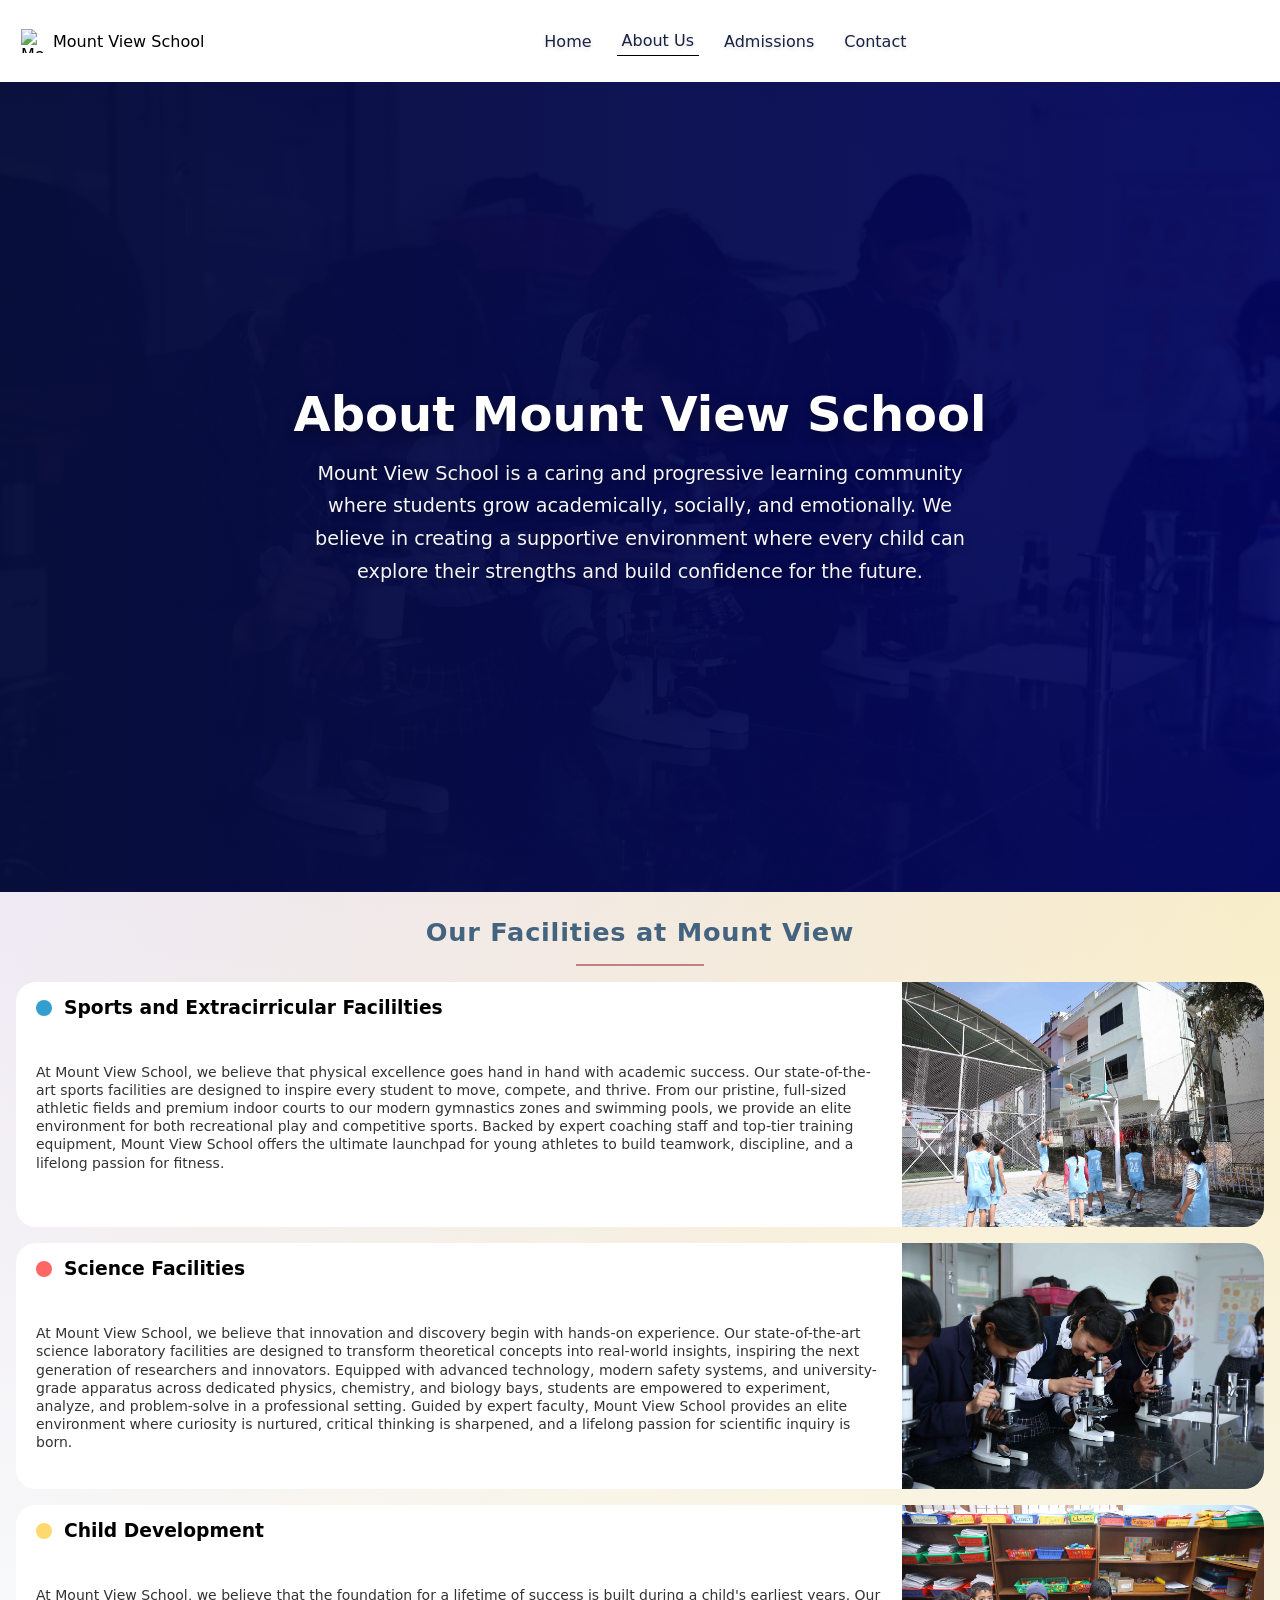
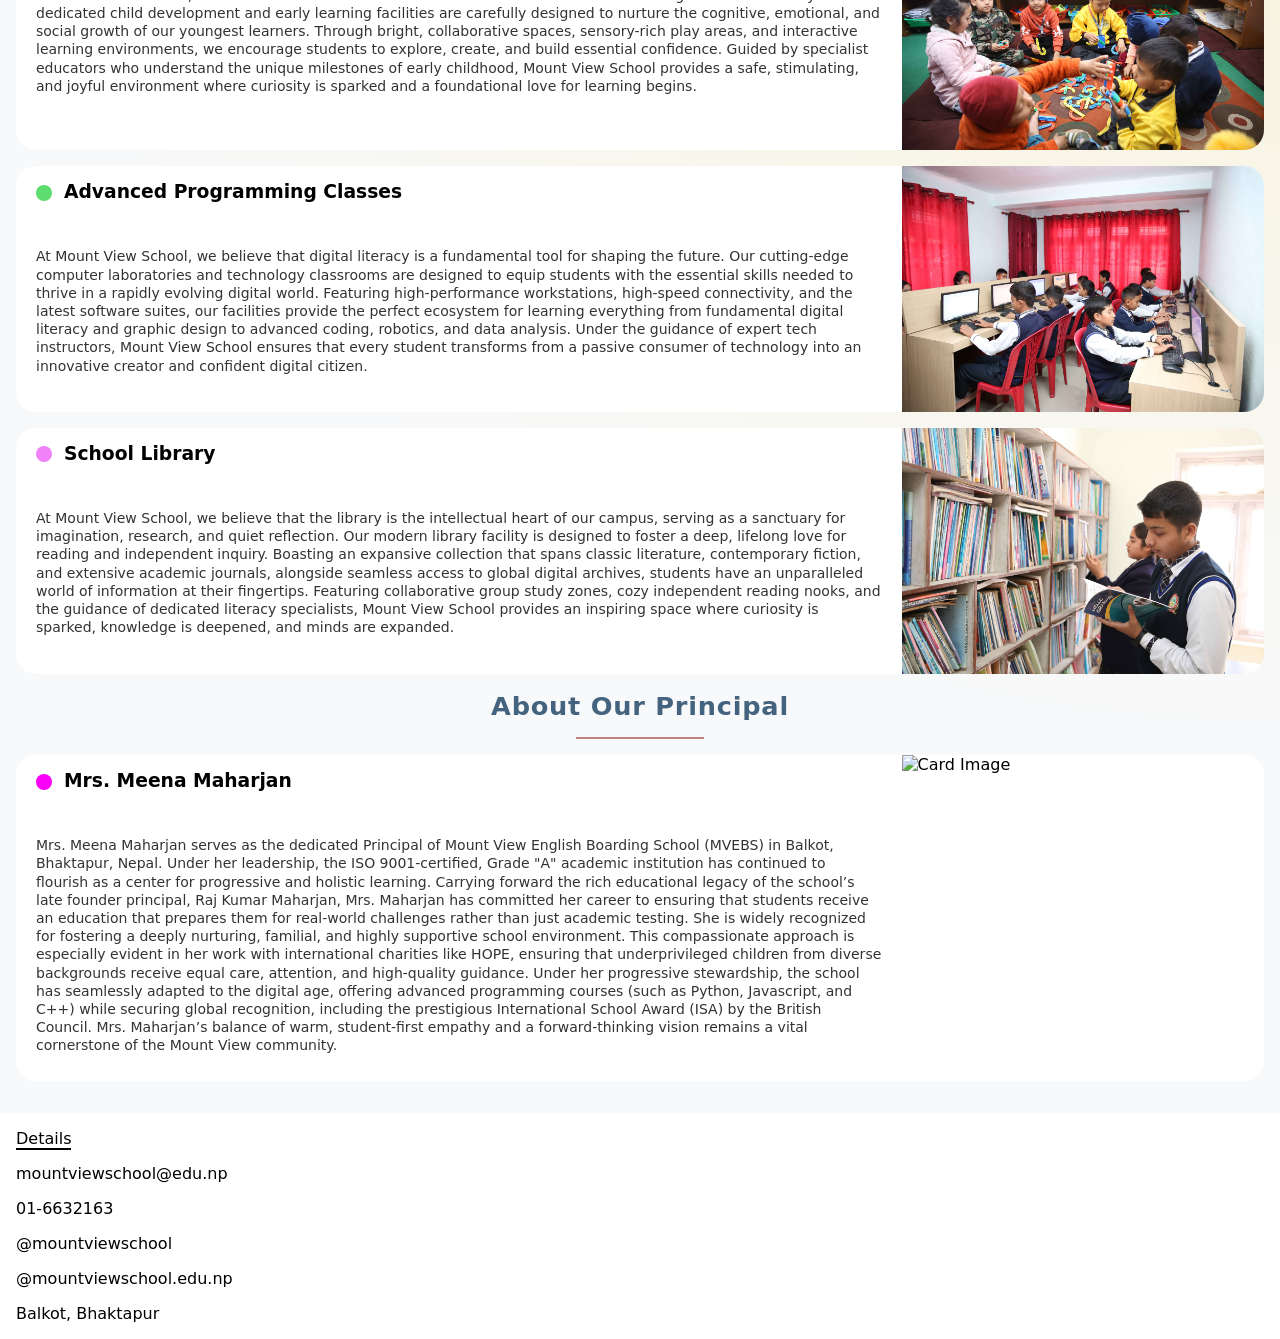
==== commit 1d25227f: "final product" ====
--- a/about.html
+++ b/about.html
@@ -144,6 +144,29 @@
     </div>
   </div>
     </div>
+    <div class="about-principal">
+    <h2>About Our Principal</h2>
+    <hr>
+    <div class="card" style="margin-top: 1em;">
+    <div class="card-left">
+      <div class="badge-container">
+        <i class="ri-user-2-line user-icon"></i>
+        <h3>Mrs. Meena Maharjan</h3>
+      </div>
+      
+      <div class="card-text">
+        <p>Mrs. Meena Maharjan serves as the dedicated Principal of Mount View English Boarding School (MVEBS) in Balkot, Bhaktapur, Nepal. Under her leadership, the ISO 9001-certified, Grade "A" academic institution has continued to flourish as a center for progressive and holistic learning. Carrying forward the rich educational legacy of the school’s late founder principal, Raj Kumar Maharjan, Mrs. Maharjan has committed her career to ensuring that students receive an education that prepares them for real-world challenges rather than just academic testing.
+
+She is widely recognized for fostering a deeply nurturing, familial, and highly supportive school environment. This compassionate approach is especially evident in her work with international charities like HOPE, ensuring that underprivileged children from diverse backgrounds receive equal care, attention, and high-quality guidance. Under her progressive stewardship, the school has seamlessly adapted to the digital age, offering advanced programming courses (such as Python, Javascript, and C++) while securing global recognition, including the prestigious International School Award (ISA) by the British Council. Mrs. Maharjan’s balance of warm, student-first empathy and a forward-thinking vision remains a vital cornerstone of the Mount View community.</p>
+      </div>
+    </div>
+
+    <div class="card-right">
+      <img src="principal.jpg" alt="Card Image" class="principal-img">
+    </div>
+  </div>
+    </div>
+    </div>
     <footer id="contact">
         <p class="footer-p">Details</p>
         <div class="footer">
--- a/styles.css
+++ b/styles.css
@@ -17,6 +17,14 @@
     "Segoe UI Symbol",
     "Noto Color Emoji";
 }
+.principal-image {
+  display: block;
+  width: 220px;
+  height: 260px;
+  object-fit: cover;
+  border-radius: 12px;
+  margin-top: 1rem;
+}
 html {
   scroll-behavior: smooth;
 }
@@ -249,6 +257,7 @@
   padding-top: 1em;
   padding-bottom: 1em;
   margin-top: 1em;
+  margin-left: 1em;
   display: flex;
   align-items: center;
   justify-content: space-between;
@@ -368,7 +377,7 @@
   margin-top: 1rem;
   margin-right: 1rem;
   background-color: #fff;
-  padding-top: 1em;
+  padding: 1em;
 }
 .achievements-text h3 {
   margin-left: 1em;
@@ -381,6 +390,9 @@
 }
 .navbar button:hover {
   background-color: #dad7d7;
+}
+.questions-img{
+  padding: 1em;
 }
 .ach-one-h {
   padding: 10px;
@@ -580,7 +592,8 @@
 .form-text h2,
 .form-text-two h2,
 .about-main h2,
-.people-to-contact h2 {
+.people-to-contact h2,
+.about-principal h2 {
   text-align: center;
   font-size: clamp(1.2rem, 2.2vw, 1.6rem);
   color: #43637e;
@@ -595,7 +608,8 @@
 .form-text hr,
 .form-text-two hr,
 .about-main hr,
-.people-to-contact hr {
+.people-to-contact hr,
+.about-principal hr {
   border: 0;
   height: 2px;
   width: clamp(5rem, 25vw, 8rem);
@@ -611,7 +625,9 @@
 .about-main hr::before,
 .about-main hr::after,
 .people-to-contact hr::before,
-.people-to-contact hr::after {
+.people-to-contact hr::after,
+.about-principal hr::before,
+.about-principal hr::after {
   content: "";
   position: absolute;
   top: 50%;
@@ -718,6 +734,8 @@
   margin-left: 43%;
   border-radius: 5px;
   margin-top: 1rem;
+  position: relative;
+  margin-left:46%;
   cursor: pointer;
   border: 1px solid black;
 }
@@ -1134,3 +1152,24 @@
 .navbar-links button:hover {
   background-color: #fff;
 }
+
+.about-principal-txt:hover{
+  transform: scale(1.01);
+  transition: 0.3s ease;
+  box-shadow: 0px 5px 15px rgba(0, 0, 0, 0.089);
+}
+.principal-img{
+  width: 100%;
+  height: 150px;
+}
+.user-icon{
+    font-size: 40px;
+  color: #df00d3;
+  padding: 8px;
+  background-color: #fa01fa;
+  font-weight: 200;
+  display: inline-block;
+  line-height: 1;
+  border-radius: 50%;
+  -webkit-text-stroke: 1px #a500a5;
+}
